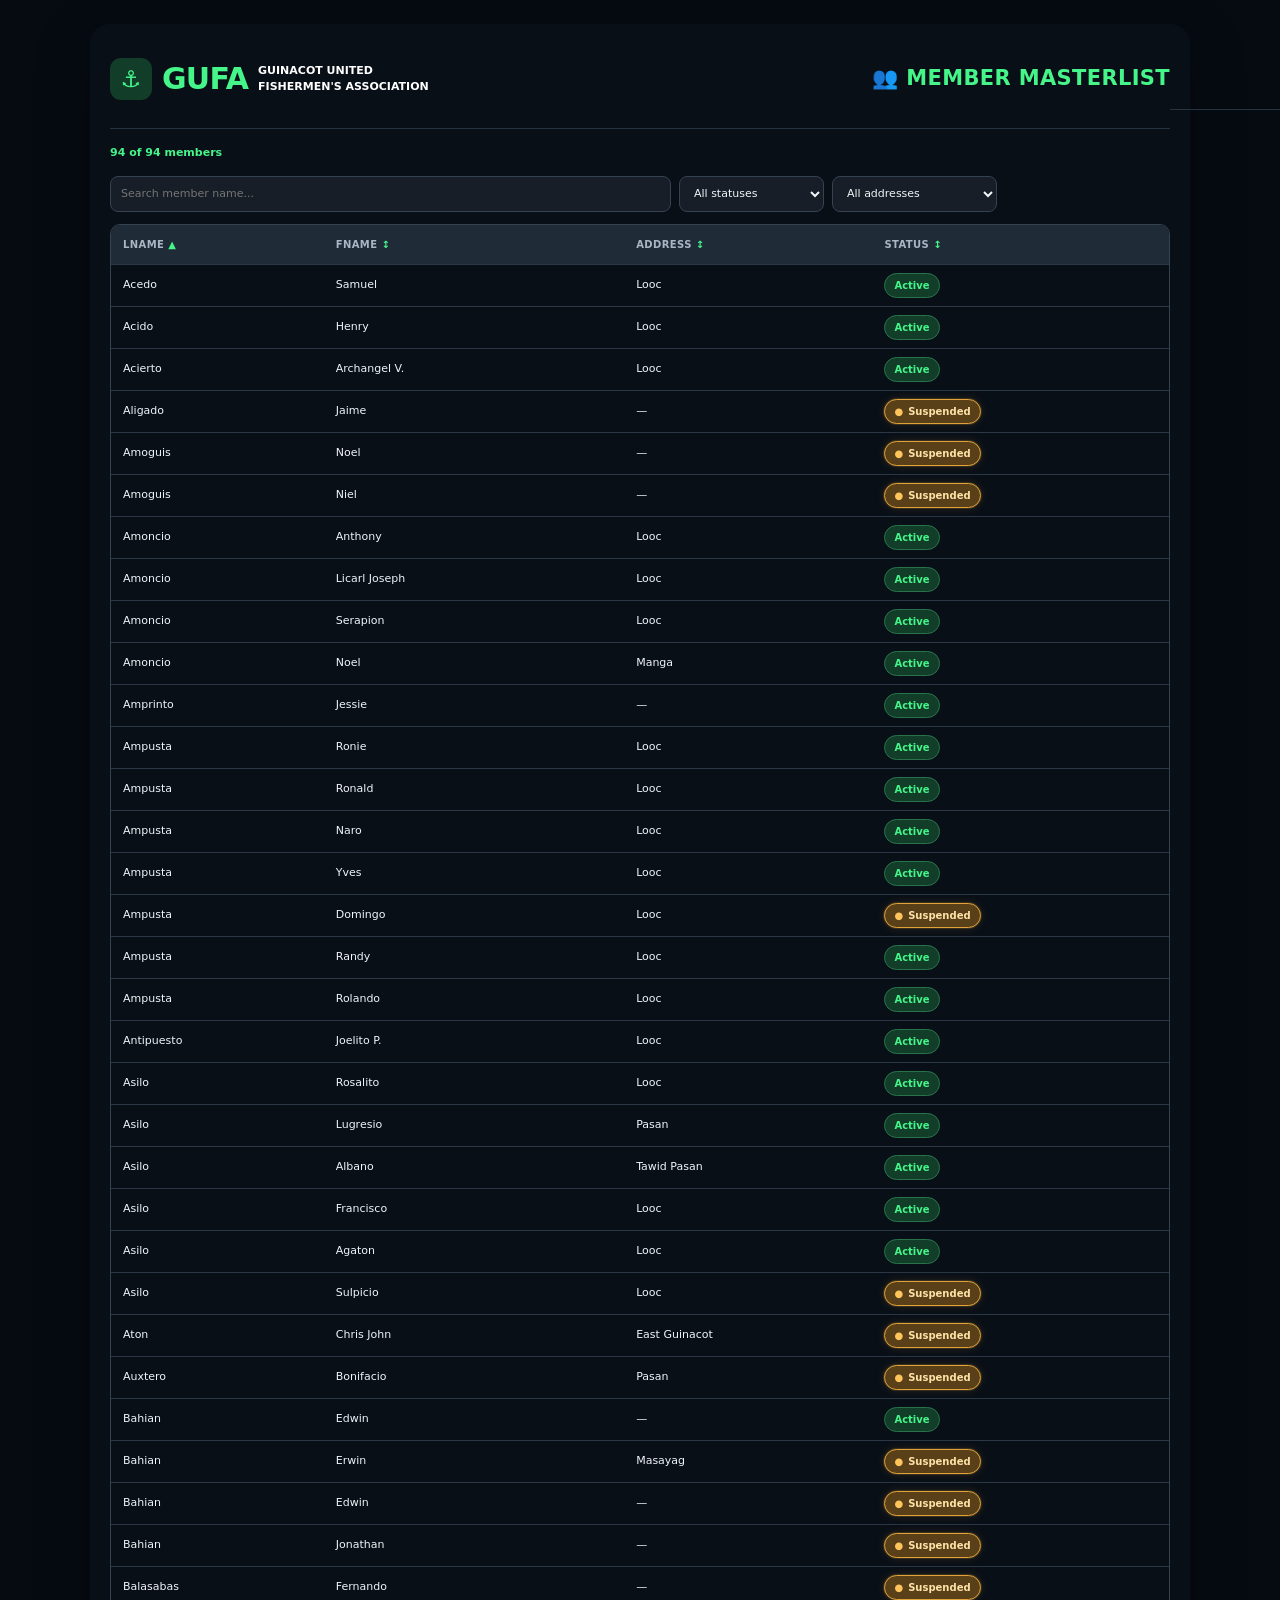
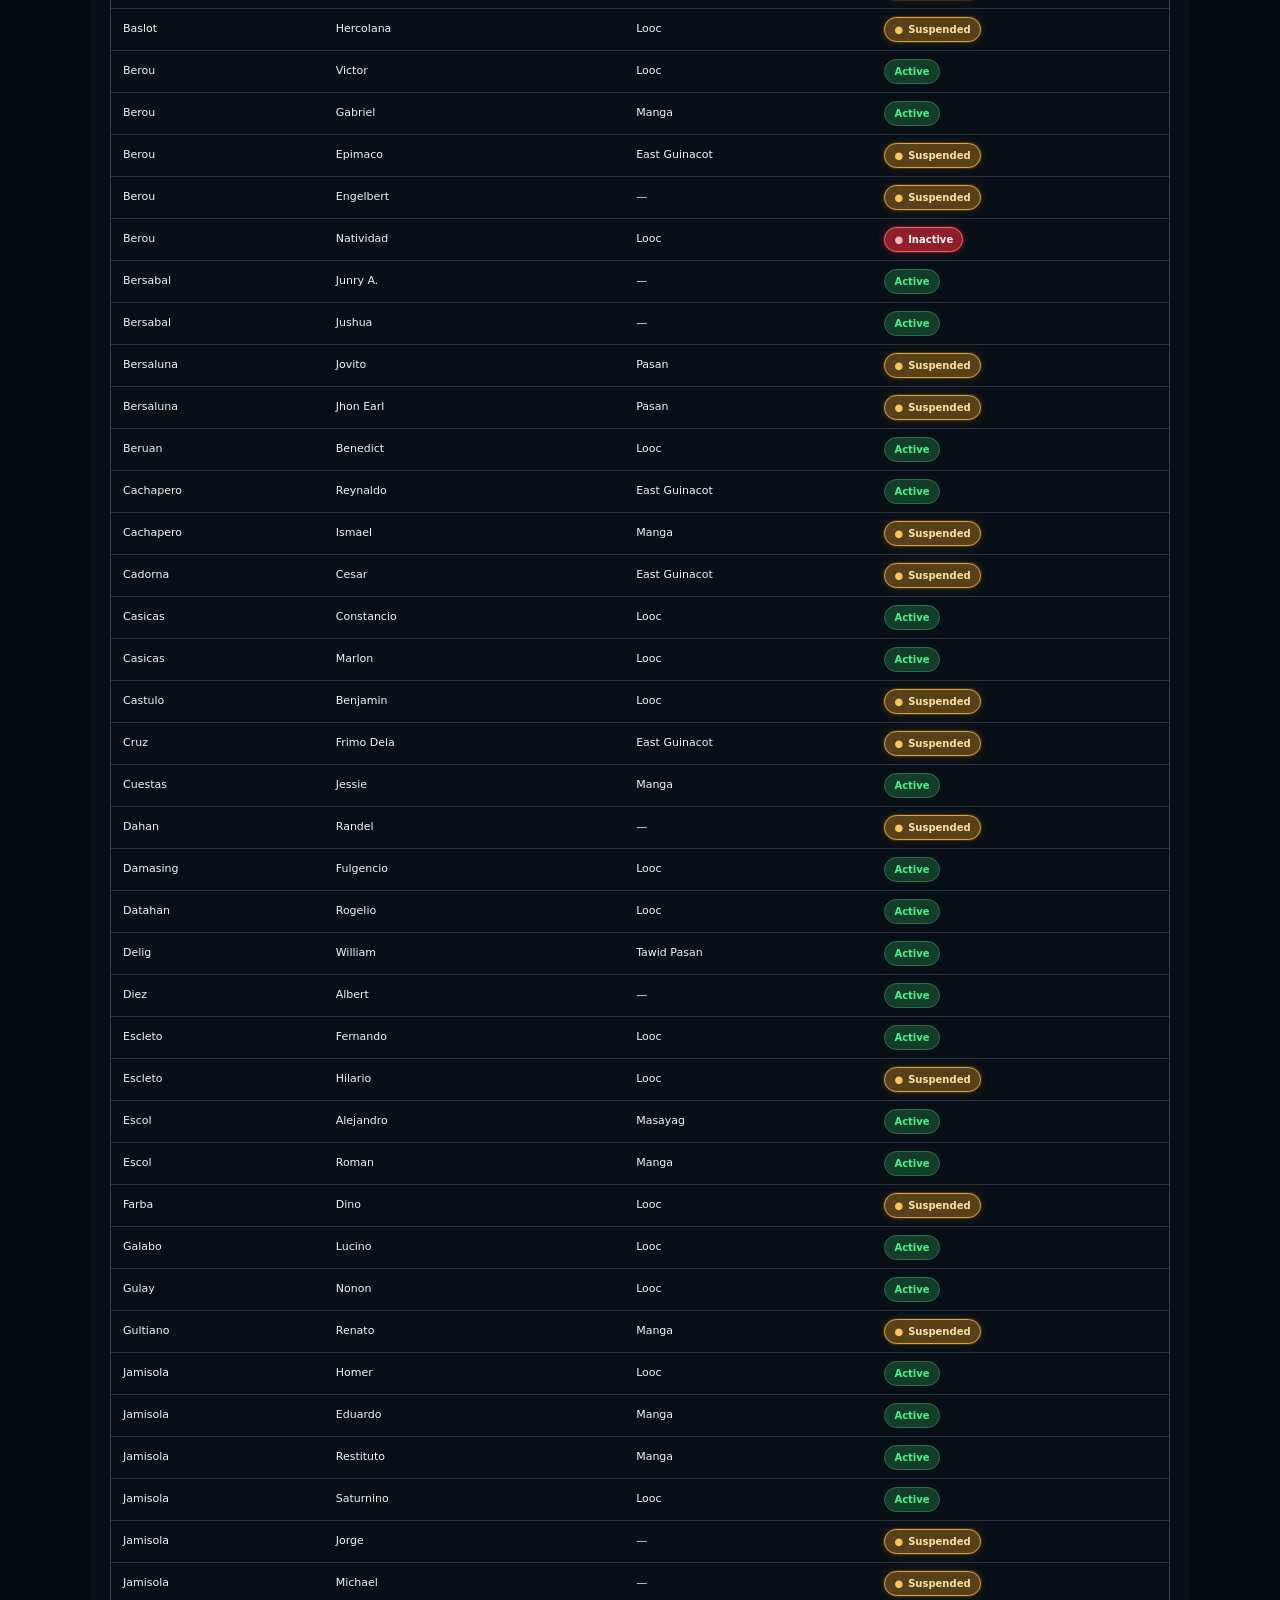
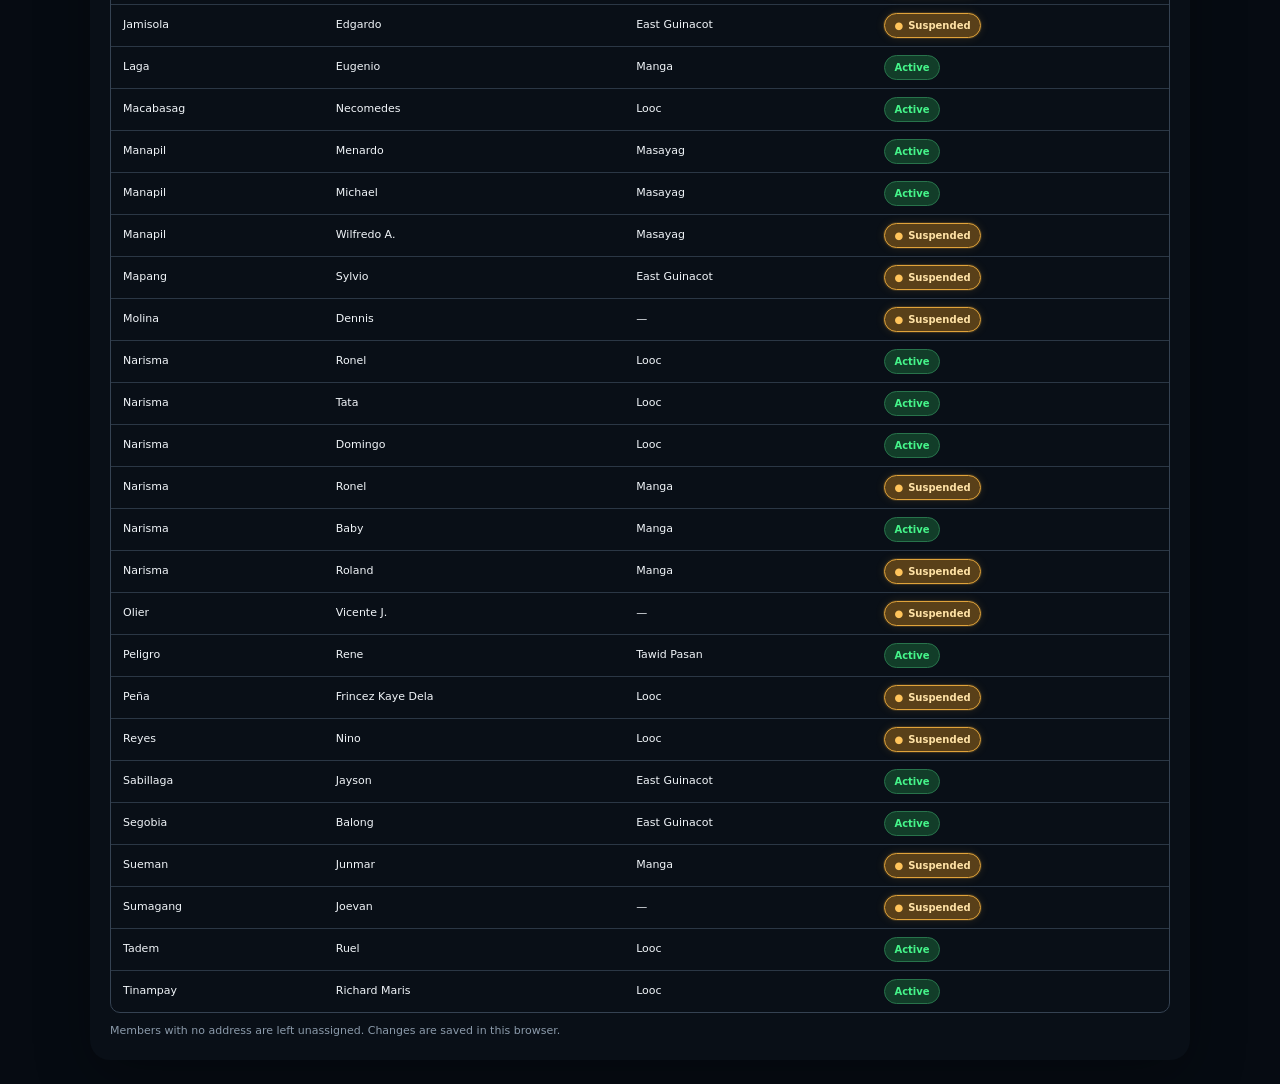
==== index.html @ bff55a90 "Remove the Position and fix the sort issue" ====
<!DOCTYPE html>
<html lang="en">
<head>
  <meta charset="UTF-8" />
  <meta name="viewport" content="width=device-width, initial-scale=1.0" />
  <meta name="theme-color" content="#090f17" />
  <title>GUFA | Member Masterlist</title>
  <link href="https://cdn.jsdelivr.net/npm/bootstrap@5.3.3/dist/css/bootstrap.min.css" rel="stylesheet" crossorigin="anonymous" />
  <link rel="stylesheet" href="styles.css" />
  <script src="data.js" defer></script>
  <script src="members.js" defer></script>
</head>
<body>
  <main class="schedule-shell">
    <header class="site-header row g-0">
      <div class="col-6 header-brand-col">
        <div class="brand">
          <div class="brand-mark" aria-hidden="true">⚓</div>
          <div class="brand-copy">
            <div class="brand-name">GUFA</div>
            <div class="association-name">
              <span>GUINACOT UNITED</span>
              <span>FISHERMEN'S ASSOCIATION</span>
            </div>
          </div>
        </div>
      </div>
      <div class="col-6 header-title-col">
        <h1 id="page-title">👥 MEMBER MASTERLIST</h1>
      </div>
      <nav class="gufa-menu-nav" aria-label="GUFA pages"><div class="dropdown"><button class="gufa-menu-toggle dropdown-toggle" type="button" data-bs-toggle="dropdown" aria-expanded="false" aria-label="Open navigation menu"><span class="gufa-menu-icon" aria-hidden="true"><span></span><span></span><span></span></span></button><ul class="dropdown-menu dropdown-menu-end gufa-dropdown-menu"><li><a class="dropdown-item active" href="./" aria-current="page">Member Masterlist</a></li><li><a class="dropdown-item" href="schedule/">Bantay Schedule</a></li><li><a class="dropdown-item" href="attendance/">Attendance</a></li></ul></div></nav>
    </header>


    <section id="members-page" class="members-page" aria-label="Member masterlist">
      <div class="members-toolbar">
        <div class="members-count" id="members-count"></div>
      </div>
      <div class="members-filters">
        <input id="member-search" type="search" placeholder="Search member name..." aria-label="Search members">
        <select id="member-status-filter" aria-label="Filter by status">
          <option value="All">All statuses</option><option value="Active">Active</option><option value="Suspended">Suspended</option><option value="Inactive">Inactive</option>
        </select>
        <select id="member-address-filter" aria-label="Filter by address">
          <option value="All">All addresses</option><option value="Looc">Looc</option><option value="Pasan">Pasan</option><option value="Manga">Manga</option><option value="East Guinacot">East Guinacot</option><option value="Unassigned">Unassigned</option>
        </select>
      </div>
      <div class="members-table-wrap">
        <table class="members-table">
          <thead><tr>
            <th class="member-name-col lname-col"><button type="button" class="column-sort" data-member-sort="lastName">LNAME <span class="sort-indicator">↕</span></button></th>
            <th class="member-name-col fname-col"><button type="button" class="column-sort" data-member-sort="firstName">FNAME <span class="sort-indicator">↕</span></button></th>
            <th><button type="button" class="column-sort" data-member-sort="address">Address <span class="sort-indicator">↕</span></button></th>
            <th><button type="button" class="column-sort" data-member-sort="status">Status <span class="sort-indicator">↕</span></button></th>
          </tr></thead>
          <tbody id="members-table-body"></tbody>
        </table>
      </div>
      <p class="members-footnote">Members with no address are left unassigned. Changes are saved in this browser.</p>
    </section>


  </main>
  <script src="https://cdn.jsdelivr.net/npm/bootstrap@5.3.3/dist/js/bootstrap.bundle.min.js" crossorigin="anonymous"></script>
</body>
</html>
---- styles.css ----
:root {
  color-scheme: dark;
  --page: #090f17;
  --card: #171e27;
  --card-inner: #202b38;
  --border: #354252;
  --green: #45f58a;
  --text: #f1f5f9;
  --muted: #aab6c4;
}

* { box-sizing: border-box; }

body {
  margin: 0;
  min-height: 100vh;
  padding: 24px;
  background: #060b12;
  color: var(--text);
  font-family: Inter, ui-sans-serif, system-ui, -apple-system, BlinkMacSystemFont, "Segoe UI", sans-serif;
}

.schedule-shell {
  width: min(1100px, 100%);
  margin: 0 auto;
  padding: 20px;
  border-radius: 20px;
  background: var(--page);
  box-shadow: 0 18px 55px rgba(0, 0, 0, .28);
}

.site-header {
  position: relative;
  min-height: 54px;
  display: flex;
  align-items: center;
  justify-content: flex-start;
  border-bottom: 1px solid #263442;
  padding: 0 0 14px;
}

.brand {
  display: flex;
  align-items: center;
  gap: 10px;
  min-width: 0;
}

.brand-mark {
  width: 42px;
  height: 42px;
  display: grid;
  place-items: center;
  flex: 0 0 42px;
  border-radius: 11px;
  background: #123d29;
  color: var(--green);
  font-size: 23px;
}

.brand-name {
  color: var(--green);
  font-size: 30px;
  line-height: 1;
  font-weight: 850;
  letter-spacing: -.8px;
}

.association-name {
  display: flex;
  flex-direction: column;
  gap: 2px;
  color: #fff;
  font-size: 11px;
  line-height: 1.25;
  font-weight: 750;
  white-space: nowrap;
}

.site-header h1 {
  position: absolute;
  left: 50%;
  top: 50%;
  transform: translate(-50%, -50%);
  margin: 0;
  color: var(--green);
  font-size: clamp(15px, 2vw, 21px);
  line-height: 1;
  font-weight: 850;
  letter-spacing: .35px;
  white-space: nowrap;
}

.schedule-grid {
  display: grid;
  grid-template-columns: repeat(2, minmax(0, 1fr));
  gap: 12px;
  padding-top: 16px;
}


.maintenance-card {
  min-width: 0;
  padding: 16px 18px;
  border: 1px solid #37628a;
  border-left: 4px solid #62adff;
  border-radius: 13px;
  background: linear-gradient(120deg, #1b2c40, #172333);
}

.maintenance-heading {
  display: flex;
  align-items: center;
  justify-content: space-between;
  gap: 12px;
  color: #eaf4ff;
  font-size: 13px;
  font-weight: 850;
}

.maintenance-badge {
  padding: 5px 9px;
  border-radius: 6px;
  background: #285681;
  color: #eaf4ff;
  font-size: 9px;
  font-weight: 850;
  white-space: nowrap;
}

.maintenance-dates {
  margin-top: 10px;
  color: #fff;
  font-size: 20px;
  font-weight: 900;
  letter-spacing: .2px;
}

.maintenance-card p {
  margin: 7px 0 12px;
  color: #c3d3e5;
  font-size: 11px;
  line-height: 1.5;
}

.maintenance-note {
  padding-top: 9px;
  border-top: 1px solid #38516c;
  color: #8fc5ff;
  font-size: 9px;
  font-weight: 850;
  letter-spacing: .5px;
}

.schedule-card {
  min-width: 0;
  padding: 12px;
  border: 1px solid var(--border);
  border-radius: 13px;
  background: var(--card);
}

.schedule-card.is-today {
  padding: 10px;
  border: 3px solid var(--green);
  background: #123d29;
}

/* Past duty is visually subdued to indicate it has been completed. */
  /* .schedule-card.is-yesterday {
    opacity: .58;
    filter: grayscale(.72);
    background: #171d26;
    border-color: #303846;
  } */

/* .schedule-card.is-yesterday .group-label {
  color: #9aa4b2;
} */

/* .schedule-card.is-yesterday .fisherman {
  background: #202733;
  border-color: #303846;
} */

.card-top {
  display: grid;
  grid-template-columns: minmax(0, 1fr) minmax(0, 1fr) minmax(0, 1fr);
  align-items: center;
  gap: 4px;
  margin-bottom: 10px;
  min-height: 22px;
}

.date-label {
  display: flex;
  align-items: baseline;
  gap: 5px;
  min-width: 0;
  white-space: nowrap;
}

.date-label strong {
  color: #fff;
  font-size: 12px;
  font-weight: 850;
}

.date-label span {
  color: var(--muted);
  font-size: 10px;
  font-weight: 650;
}

.group-label {
  color: var(--green);
  text-align: center;
  white-space: nowrap;
  font-size: 11px;
  font-weight: 850;
}

.status {
  justify-self: end;
  padding: 5px 7px;
  border-radius: 6px;
  color: #fff;
  font-size: 9px;
  line-height: 1;
  font-weight: 850;
  letter-spacing: .2px;
  white-space: nowrap;
}

.status-yesterday { background: #64748b; } 
.status-today { background: #d92d3a; }
.status-upcoming { background: #2563a8; }
/* .status-yesterday { background: #2563a8; } */

.fishermen-grid {
  display: grid;
  grid-template-columns: repeat(2, minmax(0, 1fr));
  gap: 6px;
}

.fisherman {
  display: flex;
  align-items: center;
  gap: 6px;
  min-width: 0;
  min-height: 32px;
  padding: 6px 7px;
  border: 1px solid #344456;
  border-radius: 7px;
  background: var(--card-inner);
  color: var(--text);
  font-size: 11px;
  line-height: 1.2;
  font-weight: 650;
  overflow-wrap: anywhere;
}

.is-today .fisherman {
  border-color: #28734b;
  background: #174b34;
}

.avatar {
  width: 17px;
  height: 17px;
  flex: 0 0 17px;
  display: grid;
  place-items: center;
  border-radius: 50%;
  background: #293a49;
  color: var(--green);
  font-size: 10px;
  object-fit: cover;
}

.schedule-footer {
  margin-top: 16px;
  padding-top: 13px;
  border-top: 1px solid #263442;
}

.legend {
  display: flex;
  flex-wrap: wrap;
  align-items: center;
  gap: 8px;
}

.legend-item {
  padding: 6px 9px;
  border-radius: 6px;
  color: white;
  font-size: 10px;
  font-weight: 800;
}

/* .legend-item.yesterday { background: #64748b; } */
.legend-item.today { background: #d92d3a; }
.legend-item.upcoming { background: #2563a8; }
.legend-item.yesterday { background: #2563a8; }

.schedule-footer p {
  margin: 12px 0 0;
  color: #8b9aaa;
  text-align: center;
  font-size: 10px;
  font-weight: 650;
  letter-spacing: .3px;
}

@media (max-width: 640px) {
  body { padding: 10px; }
  .schedule-shell { padding: 12px; }
  .brand { gap: 6px; }
  .brand-mark { width: 32px; height: 32px; flex-basis: 32px; font-size: 18px; }
  .brand-name { font-size: 23px; }
  .association-name { font-size: 8px; }
  .site-header h1 { font-size: 12px; }
  .schedule-grid { gap: 8px; }
  .schedule-card { padding: 8px; }
  .schedule-card.is-today { padding: 6px; }
  .card-top { gap: 2px; }
  .date-label { gap: 3px; }
  .date-label strong { font-size: 10px; }
  .date-label span { font-size: 9px; }
  .group-label { font-size: 9px; }
  .status { padding: 4px 5px; font-size: 8px; }
  .fishermen-grid { gap: 4px; }
  .fisherman { padding: 5px 4px; gap: 4px; font-size: 9px; min-height: 29px; }
  .avatar { width: 14px; height: 14px; flex-basis: 14px; font-size: 8px; }
}

@media (max-width: 390px) {
  .association-name { font-size: 7px; }
  .brand-name { font-size: 20px; }
  .site-header h1 { font-size: 10px; }
  .status { font-size: 7px; }
}

@media (max-width: 640px) {
  .maintenance-card { padding: 12px; }
  .maintenance-dates { font-size: 17px; }
}


.page-nav { display:flex; gap:8px; margin:14px 0 2px; padding-bottom:10px; border-bottom:1px solid #263442; }
.nav-link { display:inline-flex; padding:8px 12px; border:1px solid #354252; border-radius:8px; color:#aab6c4; text-decoration:none; font-size:11px; font-weight:800; }
.nav-link:hover, .nav-link.active { border-color:#28734b; background:#123d29; color:#45f58a; }
.members-page { padding-top:16px; }
.members-page[hidden], #schedule-page[hidden], #schedule-footer[hidden] { display:none !important; }
.members-toolbar { display:flex; align-items:center; justify-content:space-between; gap:12px; margin-bottom:14px; }
.members-toolbar h2 { margin:0; color:#f1f5f9; font-size:18px; }
.members-toolbar p, .members-footnote { margin:5px 0 0; color:#8b9aaa; font-size:11px; }
.members-count { color:#45f58a; font-size:11px; font-weight:800; }
.members-filters { display:grid; grid-template-columns:minmax(180px,1fr) 145px 165px 165px; gap:8px; margin-bottom:12px; }
.members-filters input, .members-filters select, .member-select { min-width:0; padding:9px 10px; border:1px solid #354252; border-radius:8px; background:#171e27; color:#f1f5f9; font:inherit; font-size:11px; }
.members-table-wrap { overflow-x:auto; border:1px solid #354252; border-radius:10px; }
.members-table { width:100%; border-collapse:collapse; text-align:left; }
.members-table th { padding:10px 12px; background:#202b38; color:#aab6c4; font-size:10px; text-transform:uppercase; letter-spacing:.4px; }
.members-table td { padding:8px 12px; border-top:1px solid #2b3745; color:#f1f5f9; font-size:11px; }
.member-identity { display:flex; align-items:center; gap:9px; }
.member-identity img, .member-initials { width:30px; height:30px; flex:0 0 30px; border-radius:50%; object-fit:cover; }
.member-initials { display:grid; place-items:center; background:#293a49; color:#45f58a; font-size:9px; font-weight:850; }
.member-select { min-width:130px; padding:6px 8px; }
.members-footnote { margin-top:10px; line-height:1.5; }
@media (max-width:640px) {
  .page-nav { gap:5px; } .nav-link { padding:7px 8px; font-size:9px; }
  .members-filters { grid-template-columns:1fr 1fr; } .members-filters input { grid-column:1 / -1; }
  .members-toolbar { align-items:flex-start; flex-direction:column; }
  .members-table th, .members-table td { padding:7px 8px; }
}

/* Weekly attendance page */
.attendance-page { padding-top:16px; }
.attendance-toolbar { align-items:center; }
.attendance-summary { color:#45f58a; font-size:11px; font-weight:800; text-align:right; }
.attendance-tools { display:flex; align-items:center; gap:9px; margin-bottom:11px; }
.attendance-tools input, .attendance-tools select { min-width:0; padding:9px 10px; border:1px solid #354252; border-radius:8px; background:#171e27; color:#f1f5f9; font:inherit; font-size:11px; }
.attendance-tools input { flex:1; }
.attendance-key { color:#8b9aaa; font-size:10px; white-space:nowrap; }
.attendance-key b { display:inline-grid; place-items:center; width:17px; height:17px; margin-right:4px; border-radius:4px; background:#145c39; color:#6cffaa; }
.attendance-table-wrap { overflow:auto; max-height:calc(100vh - 290px); border:1px solid #354252; border-radius:10px; }
.attendance-table { width:100%; min-width:900px; border-collapse:separate; border-spacing:0; text-align:center; font-variant-numeric:tabular-nums; }
.attendance-table th { position:sticky; top:0; z-index:2; padding:7px 4px; background:#202b38; color:#c5d0dc; font-size:9px; font-weight:850; letter-spacing:.3px; }
.attendance-table .day-heading th { height:37px; }
.attendance-table th small { color:#8b9aaa; font-size:8px; }
.attendance-table .session-heading th { top:51px; padding:4px; background:#172330; color:#8293a5; font-size:8px; }
.attendance-table .attendance-member-head { left:0; z-index:4; min-width:185px; text-align:left; }
.attendance-table td { height:38px; padding:4px; border-top:1px solid #273442; color:#e5edf5; font-size:10px; }
.attendance-table .attendance-member { position:sticky; left:0; z-index:1; min-width:185px; display:table-cell; background:#111a24; text-align:left; white-space:nowrap; }
.attendance-member { align-items:center; }
.attendance-member img, .attendance-member .member-initials { display:inline-grid; vertical-align:middle; width:25px; height:25px; margin-right:7px; border-radius:50%; object-fit:cover; }
.attendance-member strong { display:inline-block; vertical-align:middle; max-width:135px; overflow:hidden; text-overflow:ellipsis; }
.attendance-member small { display:block; margin-left:32px; color:#7f91a3; font-size:8px; }
.attendance-check-cell { width:27px; }
.attendance-check { width:22px; height:22px; padding:0; border:1px solid #394858; border-radius:5px; background:#1a2530; color:#64748b; cursor:pointer; font-size:12px; font-weight:900; }
.attendance-check:hover { border-color:#45f58a; }
.attendance-check.is-present { border-color:#218653; background:#145c39; color:#6cffaa; }
.attendance-worked { min-width:52px; color:#f1f5f9 !important; font-weight:850; }
.attendance-target { min-width:75px; }
.attendance-target strong { display:block; color:#45f58a; font-size:10px; }
.attendance-progress { display:block; width:48px; height:4px; margin:4px auto 0; overflow:hidden; border-radius:5px; background:#293746; }
.attendance-progress i { display:block; height:100%; border-radius:5px; background:#36d879; }
.attendance-inactive { opacity:.48; }
.attendance-footer { display:flex; justify-content:space-between; gap:12px; margin-top:10px; color:#8b9aaa; font-size:10px; }
.attendance-footer strong { color:#e6edf5; }
@media (max-width:640px) {
  .attendance-toolbar { align-items:flex-start; }
  .attendance-tools { flex-wrap:wrap; }
  .attendance-tools input { flex-basis:100%; }
  .attendance-tools select { flex:1; }
  .attendance-key { font-size:9px; }
  .attendance-table-wrap { max-height:calc(100vh - 330px); }
  .attendance-footer { flex-direction:column; gap:4px; }
}

/* Bootstrap responsive shell and navigation */
.gufa-navbar{margin:12px 0 2px;padding:8px 0 10px;border-bottom:1px solid #263442;background:transparent}.gufa-navbar .navbar-brand{color:var(--green);font-size:13px;font-weight:850;letter-spacing:.4px}.gufa-navbar .navbar-toggler{border-color:#536273;padding:5px 8px;box-shadow:none}.gufa-navbar .navbar-toggler:focus{box-shadow:0 0 0 2px rgba(69,245,138,.2)}.gufa-nav-link{display:inline-flex;align-items:center;width:fit-content;padding:8px 12px;border:1px solid #354252;border-radius:8px;color:#aab6c4;text-decoration:none;font-size:11px;font-weight:800;transition:background .15s ease,border-color .15s ease}.gufa-nav-link:hover,.gufa-nav-link.active{border-color:#28734b;background:#123d29;color:#45f58a}.gufa-navbar .navbar-collapse{padding-top:6px}.gufa-navbar .navbar-nav{align-items:flex-start}@media(min-width:992px){.gufa-navbar .navbar-collapse{padding-top:0}}@media(max-width:767.98px){body{padding:8px}.schedule-shell{width:100%;padding:12px;border-radius:14px}.site-header{min-height:unset;flex-wrap:wrap;gap:10px;padding-bottom:12px}.site-header h1{position:static;transform:none;width:100%;text-align:left;font-size:clamp(13px,3.5vw,18px);white-space:normal}.association-name{white-space:normal}.schedule-grid{grid-template-columns:1fr}.members-filters{grid-template-columns:repeat(2,minmax(0,1fr))}.members-filters input{grid-column:1/-1}.attendance-tools{display:grid;grid-template-columns:repeat(2,minmax(0,1fr))}.attendance-tools input{grid-column:1/-1;width:100%}.attendance-key{grid-column:1/-1}.attendance-table-wrap{max-height:65vh;-webkit-overflow-scrolling:touch}.members-table-wrap,.attendance-table-wrap{max-width:100%}}@media(max-width:420px){.schedule-shell{padding:9px}.brand-mark{width:30px;height:30px;flex-basis:30px}.brand-name{font-size:21px}.association-name{font-size:8px}.gufa-nav-link{width:100%}.members-filters,.attendance-tools{grid-template-columns:1fr}.members-filters input,.attendance-tools input,.attendance-key{grid-column:auto}.members-table{min-width:540px}.attendance-footer{font-size:9px}}


/* Equal-width header: brand left (50%), page title right (50%).
   Kept below earlier breakpoints to override centered/stacked header rules. */
.site-header.row {
  display: flex;
  flex-wrap: nowrap;
  align-items: center;
  justify-content: space-between;
  min-height: 54px;
  padding: 0 0 14px;
}
.site-header .header-brand-col,
.site-header .header-title-col {
  flex: 0 0 50%;
  width: 50%;
  max-width: 50%;
  min-width: 0;
}
.site-header .brand {
  display: flex;
  align-items: center;
  gap: 10px;
  min-width: 0;
}
.site-header .brand-copy {
  display: flex;
  align-items: center;
  gap: 10px;
  min-width: 0;
}
.site-header .header-title-col {
  display: flex;
  align-items: center;
  justify-content: flex-end;
  text-align: right;
}
.site-header h1 {
  position: static;
  inset: auto;
  transform: none;
  margin: 0;
  width: auto;
  max-width: 100%;
  text-align: right;
  white-space: normal;
  overflow-wrap: normal;
  font-size: clamp(14px, 2vw, 21px);
  line-height: 1.2;
}
@media (max-width: 767.98px) {
  .site-header.row { flex-wrap: nowrap; gap: 0; }
  .site-header .brand { gap: 7px; }
  .site-header .brand-copy { flex-direction: column; align-items: flex-start; gap: 3px; }
  .site-header .association-name { font-size: 9px; white-space: normal; overflow-wrap: anywhere; }
  .site-header h1 { font-size: clamp(11px, 2.9vw, 17px); text-align: right; }
}
@media (max-width: 420px) {
  .site-header .brand { gap: 5px; }
  .site-header .brand-mark { width: 27px; height: 27px; flex: 0 0 27px; font-size: 16px; }
  .site-header .brand-name { font-size: 20px; }
  .site-header .association-name { font-size: 8px; line-height: 1.15; }
  .site-header h1 { font-size: 11px; }
}

/* Unified GUFA dropdown navigation */
.gufa-menu-nav{display:flex;justify-content:flex-end;align-items:center;position:relative;z-index:20;min-height:48px;margin:10px 0 4px;padding:4px 0 10px;border-bottom:1px solid #263442}
.gufa-menu-toggle{display:inline-flex;align-items:center;justify-content:center;width:42px;height:38px;padding:0;border:1px solid #536273;border-radius:8px;background:#17212c;color:#e8eef5;box-shadow:none}
.gufa-menu-toggle::after{display:none}
.gufa-menu-toggle:hover,.gufa-menu-toggle:focus,.gufa-menu-toggle[aria-expanded=true]{border-color:#45f58a;background:#123d29;color:#45f58a;box-shadow:0 0 0 2px rgba(69,245,138,.12)}
.gufa-menu-icon{display:flex;flex-direction:column;gap:4px;width:18px}
.gufa-menu-icon span{display:block;width:18px;height:2px;border-radius:2px;background:currentColor}
.gufa-dropdown-menu{min-width:220px;margin-top:8px!important;padding:6px;border:1px solid #354252;border-radius:10px;background:#111a24;box-shadow:0 12px 28px rgba(0,0,0,.38)}
.gufa-dropdown-menu .dropdown-item{display:flex;align-items:center;width:100%;min-height:42px;padding:10px 12px;border-radius:6px;color:#c5cfda;font-size:12px;font-weight:750;white-space:nowrap}
.gufa-dropdown-menu .dropdown-item:hover,.gufa-dropdown-menu .dropdown-item:focus{background:#1d2b38;color:#45f58a}
.gufa-dropdown-menu .dropdown-item.active,.gufa-dropdown-menu .dropdown-item:active{background:#123d29;color:#45f58a}
@media(max-width:575.98px){.gufa-menu-nav{margin-top:8px}.gufa-dropdown-menu{min-width:min(220px,calc(100vw - 36px))}}

/* Read-only table presentation */
.member-status-label{display:inline-flex;align-items:center;padding:4px 9px;border:1px solid #354252;border-radius:999px;font-size:10px;font-weight:800;color:#b8c4d0;background:#182330}
.member-status-label.active{border-color:#28734b;color:#45f58a;background:#123d29}
.member-status-label.inactive{border-color:#66505a;color:#d8aab5;background:#35232b}
.attendance-check{display:inline-flex;align-items:center;justify-content:center;min-width:22px;min-height:22px;font-weight:900;user-select:text;cursor:default}
.attendance-check.is-present{color:#45f58a}

/* Mobile-only compact attendance table. Desktop keeps its original sizing. */
@media (max-width: 767.98px) {
  .attendance-table-wrap {
    width: 100%;
    max-width: 100%;
    overflow-x: auto;
    overflow-y: auto;
    -webkit-overflow-scrolling: touch;
  }
  .attendance-table {
    width: 100%;
    min-width: 0;
    table-layout: fixed;
  }
  .attendance-table th,
  .attendance-table td {
    padding: 3px 1px !important;
    font-size: 8px !important;
    line-height: 1.1;
    letter-spacing: -.2px;
    white-space: nowrap;
    text-align: center;
  }
  .attendance-table th:first-child,
  .attendance-table td:first-child {
    width: 76px;
    max-width: 76px;
    overflow: hidden;
    text-overflow: ellipsis;
    text-align: left;
  }
  .attendance-table .attendance-member {
    gap: 3px;
    min-width: 0;
  }
  .attendance-table .attendance-member img,
  .attendance-table .attendance-member .member-initials {
    display: none;
  }
  .attendance-table .attendance-member strong {
    display: block;
    max-width: 70px;
    overflow: hidden;
    text-overflow: ellipsis;
    white-space: nowrap;
    font-size: 8px;
    line-height: 1.1;
  }
  .attendance-table .attendance-member small {
    display: none;
  }
  .attendance-table th:not(:first-child),
  .attendance-table td:not(:first-child) {
    min-width: 0;
  }
  .attendance-table .attendance-check {
    min-width: 0;
    min-height: 0;
    font-size: 9px;
    line-height: 1;
  }
  .attendance-table .attendance-check-cell {
    padding: 2px 0 !important;
  }
  .attendance-table th[rowspan="2"]:not(:first-child),
  .attendance-table td.attendance-worked,
  .attendance-table td.attendance-target {
    width: 32px;
  }
  .attendance-table .attendance-progress {
    display: none;
  }
  .attendance-table .attendance-worked,
  .attendance-table .attendance-target {
    font-size: 8px !important;
  }
  .attendance-table thead small {
    font-size: 7px;
  }
  .attendance-footer {
    gap: 5px;
    font-size: 9px;
    line-height: 1.2;
  }
}

@media (max-width: 390px) {
  .attendance-table th,
  .attendance-table td {
    padding-left: 0 !important;
    padding-right: 0 !important;
    font-size: 7px !important;
  }
  .attendance-table th:first-child,
  .attendance-table td:first-child {
    width: 66px;
    max-width: 66px;
  }
  .attendance-table .attendance-member strong {
    max-width: 62px;
    font-size: 7px;
  }
  .attendance-table td.attendance-worked,
  .attendance-table td.attendance-target {
    width: 27px;
  }
}


/* Mobile attendance: border-light, airy session columns; desktop untouched */
@media (max-width: 767.98px) {
  .attendance-table-wrap {
    overflow-x: hidden;
    padding: 2px 0;
    border: 0;
    border-radius: 0;
    background: transparent;
  }
  .attendance-table {
    width: 100% !important;
    min-width: 0 !important;
    table-layout: fixed;
    border-collapse: separate;
    border-spacing: 0 3px;
  }
  .attendance-table thead th {
    padding: 5px 0 4px !important;
    border: 0 !important;
    background: #1a2633;
    color: #b9c7d5;
    font-size: 7px !important;
    line-height: 1.05;
    letter-spacing: 0;
    text-align: center;
  }
  .attendance-table thead .day-heading th {
    height: auto;
    border-radius: 5px 5px 0 0;
    font-size: 7px !important;
  }
  .attendance-table thead th small {
    display: block;
    margin-top: 2px;
    font-size: 6px !important;
    font-weight: 600;
    letter-spacing: 0;
  }
  .attendance-table thead .session-heading th {
    position: sticky;
    top: 28px;
    padding: 2px 0 4px !important;
    border-radius: 0 0 4px 4px;
    background: #1a2633;
    color: #8293a5;
    font-size: 6px !important;
  }
  .attendance-table th:first-child,
  .attendance-table td:first-child,
  .attendance-table .attendance-member-head,
  .attendance-table .attendance-member {
    width: 66px !important;
    min-width: 66px !important;
    max-width: 66px !important;
    padding-left: 2px !important;
    padding-right: 3px !important;
    overflow: hidden;
    text-overflow: ellipsis;
    text-align: left;
  }
  .attendance-table .attendance-member-head {
    border-radius: 5px 0 0 5px;
  }
  .attendance-table .attendance-member {
    position: sticky;
    left: 0;
    z-index: 1;
    border: 0 !important;
    border-radius: 5px 0 0 5px;
    background: #172330;
  }
  .attendance-table .attendance-member img,
  .attendance-table .attendance-member .member-initials,
  .attendance-table .attendance-member small {
    display: none !important;
  }
  .attendance-table .attendance-member strong {
    display: block;
    max-width: 61px;
    overflow: hidden;
    text-overflow: ellipsis;
    white-space: nowrap;
    font-size: 7px !important;
    line-height: 1.15;
  }
  .attendance-table tbody td {
    height: 29px;
    padding: 3px 0 !important;
    border: 0 !important;
    background: #121d28;
    color: #dce5ee;
    font-size: 8px !important;
    line-height: 1;
    text-align: center;
  }
  .attendance-table tbody tr:nth-child(even) td {
    background: #15212d;
  }
  .attendance-table tbody td:last-child {
    border-radius: 0 5px 5px 0;
  }
  .attendance-table .attendance-check-cell {
    width: auto;
    min-width: 0;
    padding: 2px 0 !important;
  }
  .attendance-table .attendance-check {
    min-width: 0;
    min-height: 0;
    display: inline-flex;
    align-items: center;
    justify-content: center;
    width: 100%;
    font-size: 9px !important;
    font-weight: 800;
    line-height: 1;
  }
  .attendance-table .attendance-check.is-present {
    color: #57efa0;
  }
  .attendance-table .attendance-worked {
    width: 27px !important;
    min-width: 27px !important;
    padding: 2px 0 !important;
    color: #f1f5f9 !important;
    font-size: 7px !important;
    font-weight: 800;
  }
  .attendance-table .attendance-target {
    width: 31px !important;
    min-width: 31px !important;
    padding: 2px 0 !important;
    border-radius: 0 5px 5px 0;
  }
  .attendance-table .attendance-target strong {
    display: block;
    font-size: 7px !important;
    line-height: 1;
  }
  .attendance-table .attendance-progress {
    display: none !important;
  }
  .attendance-table .attendance-inactive td {
    opacity: .48;
  }
  .attendance-table .attendance-inactive .attendance-member {
    opacity: .65;
  }
  .attendance-footer {
    gap: 6px;
    padding-top: 6px;
    border-top: 0;
    font-size: 8px;
    line-height: 1.25;
  }
}
@media (max-width: 360px) {
  .attendance-table th:first-child,
  .attendance-table td:first-child,
  .attendance-table .attendance-member-head,
  .attendance-table .attendance-member {
    width: 59px !important;
    min-width: 59px !important;
    max-width: 59px !important;
  }
  .attendance-table .attendance-member strong {
    max-width: 54px;
    font-size: 6.5px !important;
  }
  .attendance-table .attendance-worked {
    width: 24px !important;
    min-width: 24px !important;
  }
  .attendance-table .attendance-target {
    width: 28px !important;
    min-width: 28px !important;
  }
  .attendance-table thead th {
    font-size: 6.5px !important;
  }
}


/* Clear status hierarchy and sortable table headers */
.member-status-label.suspended {
  border: 1px solid #ff5b63;
  color: #fff;
  background: #8f202b;
  box-shadow: 0 0 0 1px rgba(255,91,99,.18), 0 0 10px rgba(255,65,75,.22);
}
.member-status-label.suspended::before { content: "●"; margin-right: 5px; color: #ffb5b9; }
.member-status-label.inactive {
  border: 1px solid #e0a33a;
  color: #ffe2a6;
  background: #594019;
}
.member-status-label.inactive::before { content: "●"; margin-right: 5px; color: #ffc45b; }
.column-sort {
  display: inline-flex; align-items: center; gap: 6px;
  padding: 2px 0; border: 0; background: transparent;
  color: inherit; font: inherit; font-weight: 850; text-transform: inherit;
  letter-spacing: inherit; white-space: nowrap; cursor: pointer;
}
.column-sort:hover { color: #fff; }
.sort-indicator { color: var(--green); font-size: 10px; }
.members-table th .column-sort { width: 100%; justify-content: flex-start; }
.attendance-table .column-sort { justify-content: center; }
.attendance-suspended { background: rgba(143,32,43,.20) !important; }
.attendance-suspended .attendance-member strong { color: #ff9da3; }
.attendance-inactive { background: rgba(224,163,58,.12) !important; }
.attendance-inactive .attendance-member strong { color: #ffe0a0; }


/* Member status colors: Suspended is amber; Inactive is red. */
.member-status-label.suspended {
  border: 1px solid #e0a33a;
  color: #ffe2a6;
  background: #594019;
  box-shadow: 0 0 0 1px rgba(224,163,58,.16), 0 0 10px rgba(224,163,58,.16);
}
.member-status-label.suspended::before { content: "●"; margin-right: 5px; color: #ffc45b; }

.member-status-label.inactive {
  border: 1px solid #ff5b63;
  color: #fff;
  background: #8f202b;
  box-shadow: 0 0 0 1px rgba(255,91,99,.18), 0 0 10px rgba(255,65,75,.22);
}
.member-status-label.inactive::before { content: "●"; margin-right: 5px; color: #ffb5b9; }


/* Keep each masterlist sort icon immediately beside its column label. */
.members-table th .column-sort {
  display: inline-flex;
  width: auto;
  min-height: 16px;
  align-items: center;
  justify-content: flex-start;
  gap: 4px;
  text-align: left;
  white-space: nowrap;
}
.members-table th .column-sort .sort-indicator {
  position: static;
  display: inline-block;
  flex: 0 0 auto;
  margin: 0;
  line-height: 1;
  transform: none;
}
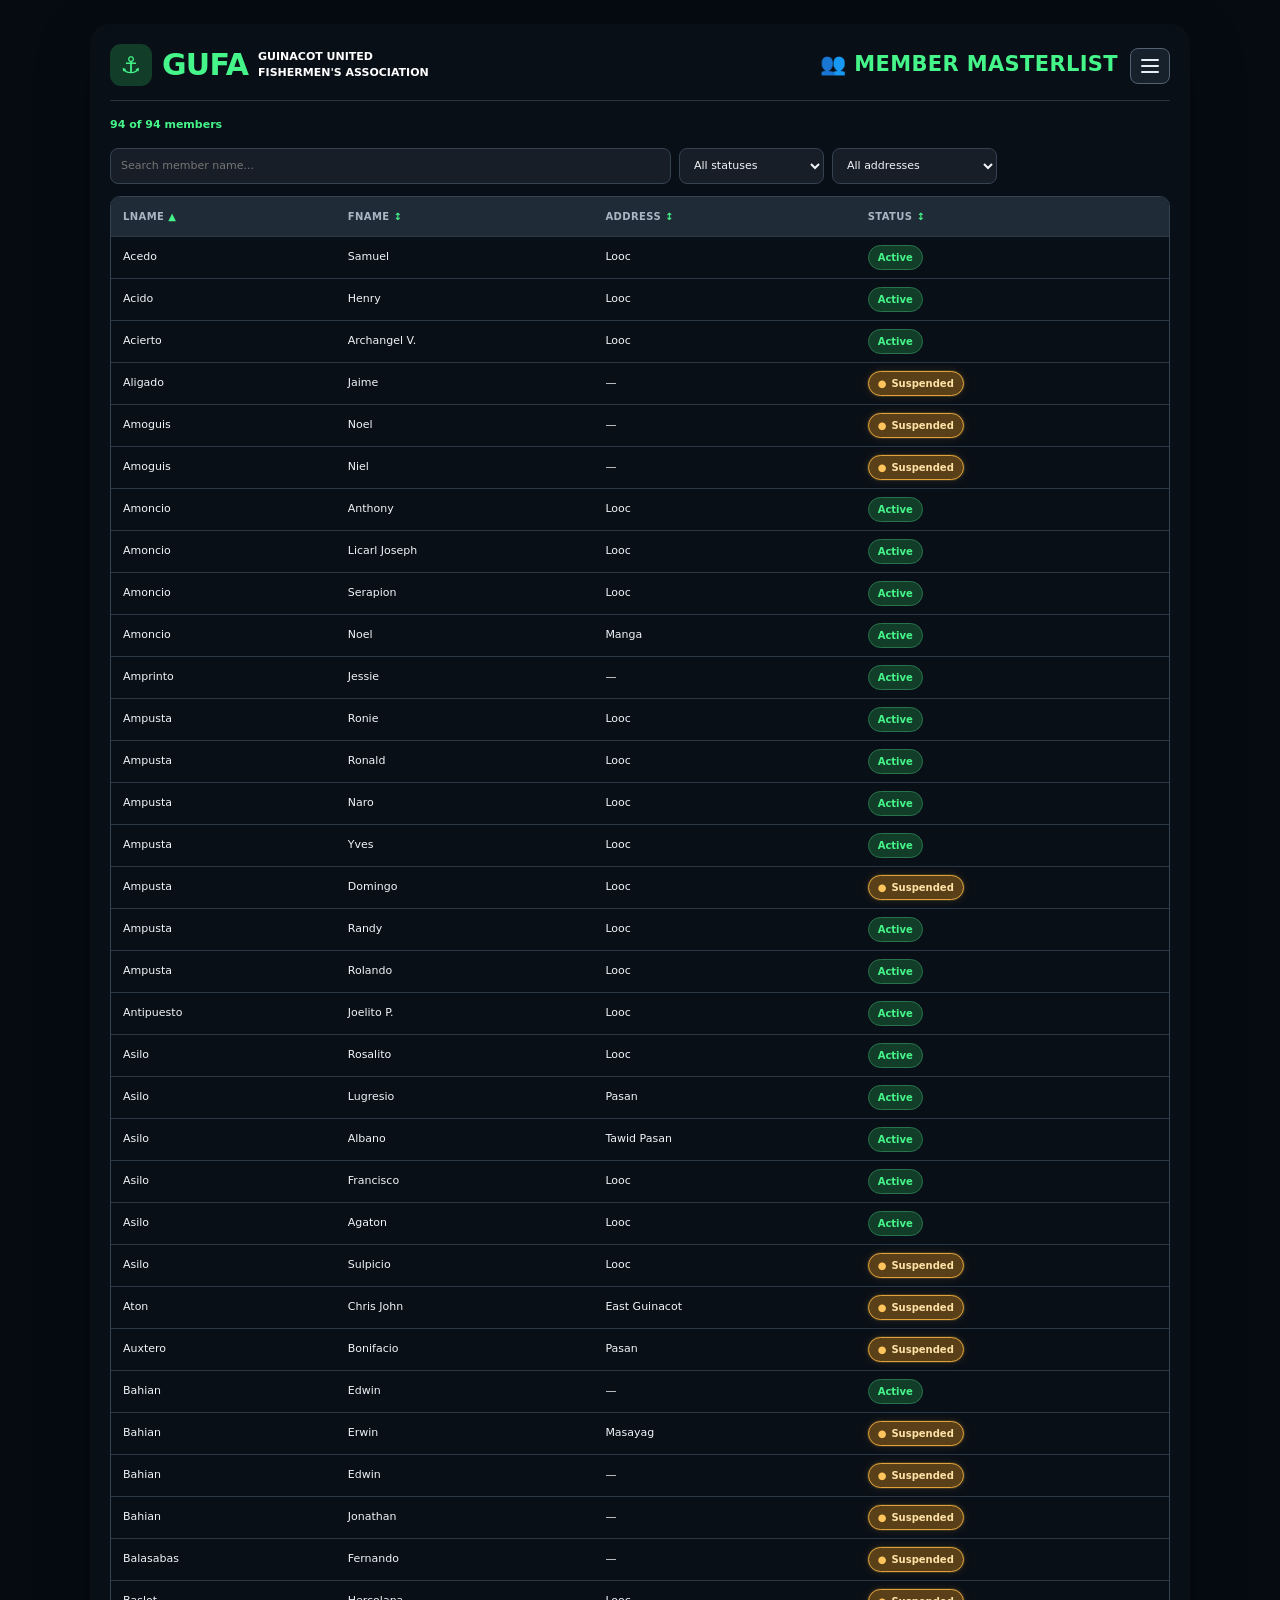
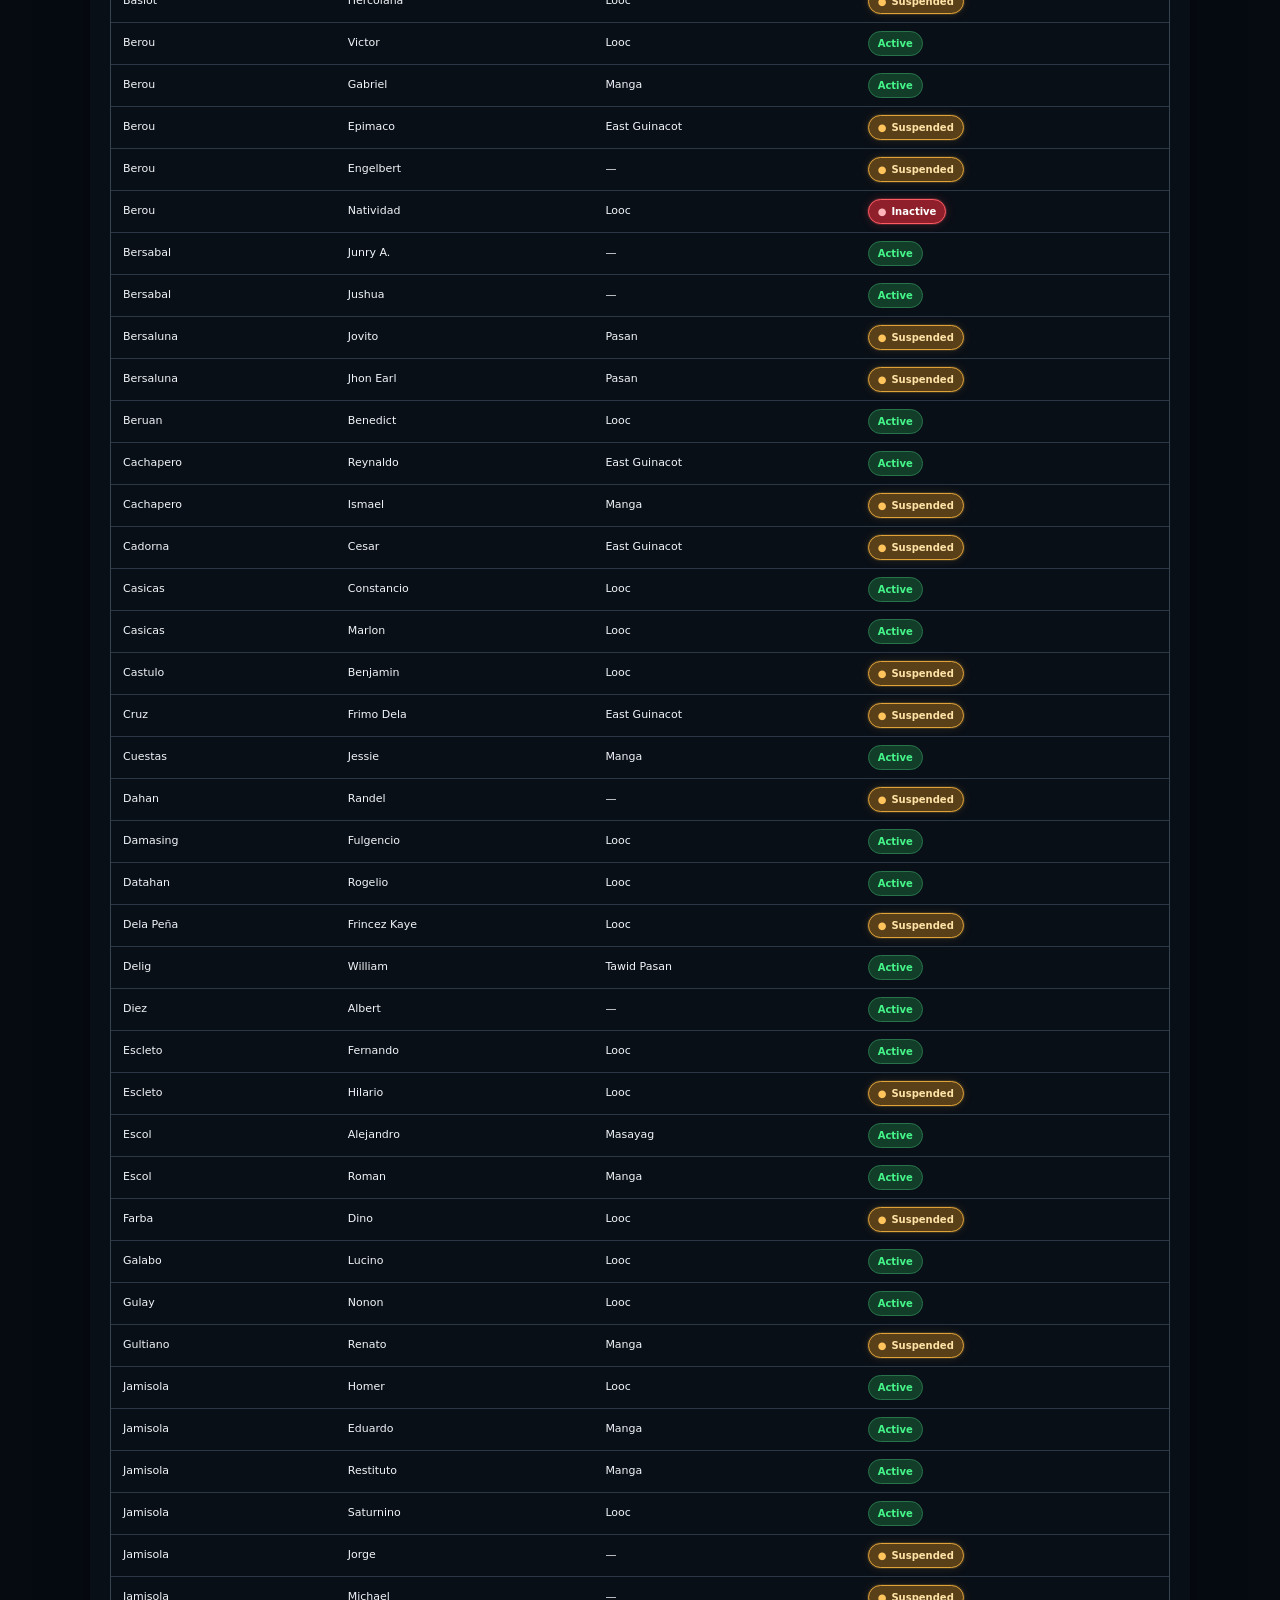
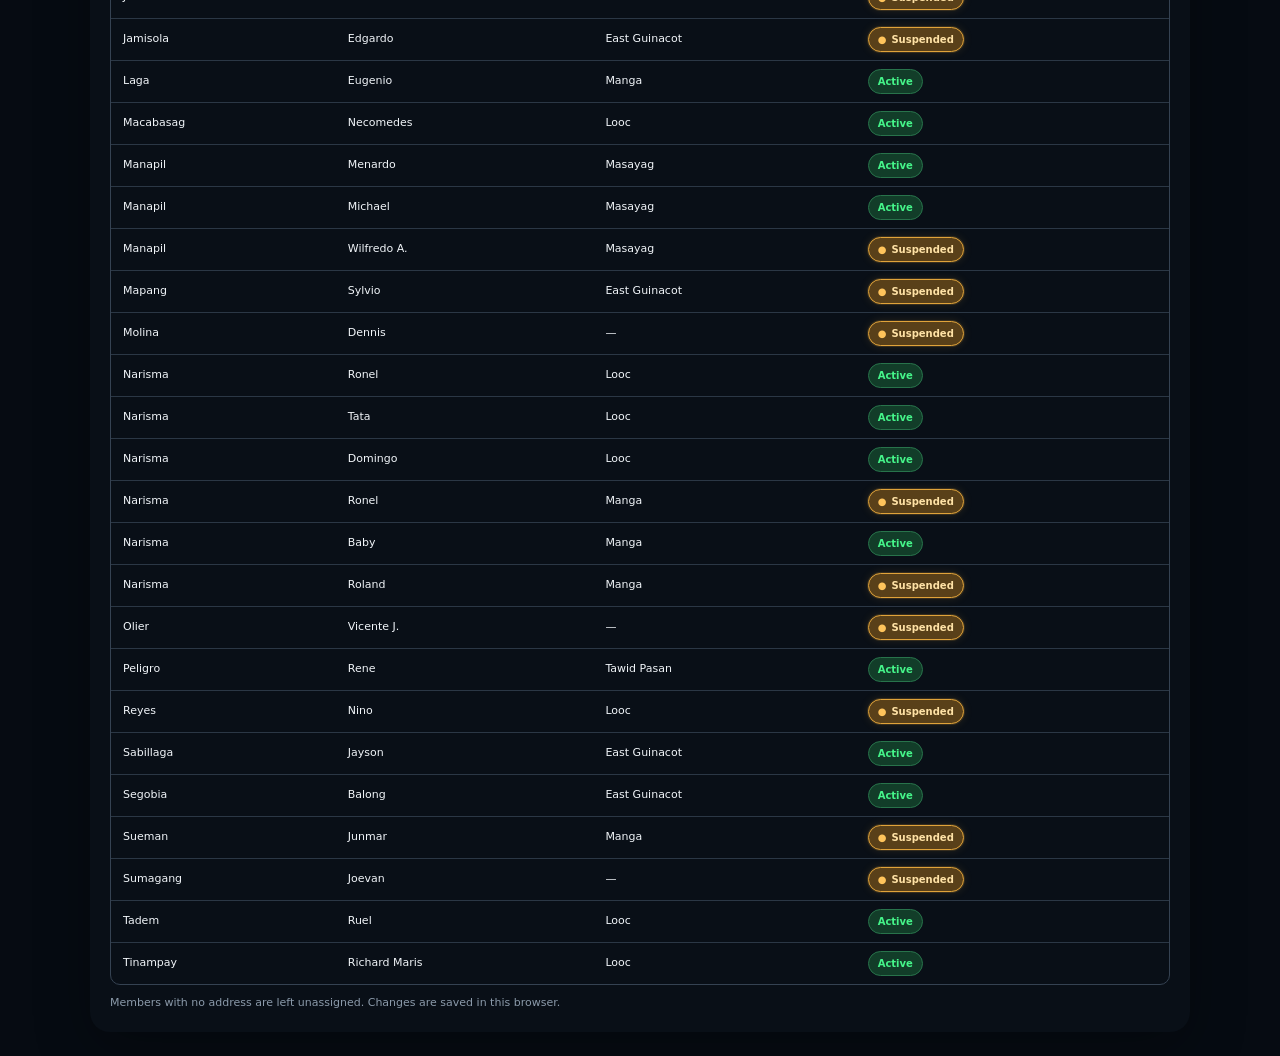
==== commit e27c05cd: "Added preview" ====
--- a/index.html
+++ b/index.html
@@ -4,6 +4,22 @@
   <meta charset="UTF-8" />
   <meta name="viewport" content="width=device-width, initial-scale=1.0" />
   <meta name="theme-color" content="#090f17" />
+  <meta name="description" content="GUFA — Guinacot United Fishermen's Association. Access the member masterlist, Bantay Schedule, and weekly attendance in one place." />
+  <meta property="og:type" content="website" />
+  <meta property="og:site_name" content="GUFA | Guinacot United Fishermen's Association" />
+  <meta property="og:title" content="GUFA | Guinacot United Fishermen's Association" />
+  <meta property="og:description" content="Member Masterlist, Bantay Schedule, and Attendance — the community hub of Guinacot United Fishermen's Association." />
+  <meta property="og:url" content="https://alpegulayni.github.io/Lambaklad/" />
+  <meta property="og:image" content="https://alpegulayni.github.io/Lambaklad/assets/gufa-social-preview.png" />
+  <meta property="og:image:secure_url" content="https://alpegulayni.github.io/Lambaklad/assets/gufa-social-preview.png" />
+  <meta property="og:image:type" content="image/png" />
+  <meta property="og:image:width" content="1200" />
+  <meta property="og:image:height" content="630" />
+  <meta property="og:image:alt" content="GUFA — Guinacot United Fishermen's Association with Member Masterlist, Bantay Schedule, and Attendance." />
+  <meta name="twitter:card" content="summary_large_image" />
+  <meta name="twitter:title" content="GUFA | Guinacot United Fishermen's Association" />
+  <meta name="twitter:description" content="Member Masterlist, Bantay Schedule, and Attendance in one place." />
+  <meta name="twitter:image" content="https://alpegulayni.github.io/Lambaklad/assets/gufa-social-preview.png" />
   <title>GUFA | Member Masterlist</title>
   <link href="https://cdn.jsdelivr.net/npm/bootstrap@5.3.3/dist/css/bootstrap.min.css" rel="stylesheet" crossorigin="anonymous" />
   <link rel="stylesheet" href="styles.css" />
@@ -42,7 +58,7 @@
           <option value="All">All statuses</option><option value="Active">Active</option><option value="Suspended">Suspended</option><option value="Inactive">Inactive</option>
         </select>
         <select id="member-address-filter" aria-label="Filter by address">
-          <option value="All">All addresses</option><option value="Looc">Looc</option><option value="Pasan">Pasan</option><option value="Manga">Manga</option><option value="East Guinacot">East Guinacot</option><option value="Unassigned">Unassigned</option>
+          <option value="All">All addresses</option><option value="Looc">Looc</option><option value="Pasan">Pasan</option><option value="Manga">Manga</option><option value="East Guinacot">East Guinacot</option><option value="Tawid Pasan">Tawid Pasan</option><option value="Unassigned">Unassigned</option>
         </select>
       </div>
       <div class="members-table-wrap">
--- a/styles.css
+++ b/styles.css
@@ -865,3 +865,50 @@
   line-height: 1;
   transform: none;
 }
+
+
+/* Keep the ellipsis navigation button anchored at the header's top-right.
+   It must not participate in the header's flex layout or create a second row. */
+.site-header.row {
+  position: relative;
+  padding-right: 52px;
+}
+.site-header .gufa-menu-nav {
+  position: absolute;
+  top: 0;
+  right: 0;
+  z-index: 50;
+  display: flex;
+  align-items: flex-start;
+  justify-content: flex-end;
+  width: auto;
+  min-height: 0;
+  margin: 0;
+  padding: 0;
+  border: 0;
+}
+.site-header .gufa-menu-nav .dropdown {
+  position: relative;
+}
+.site-header .gufa-menu-toggle {
+  display: inline-flex;
+  width: 40px;
+  height: 36px;
+  margin: 0;
+}
+.site-header .gufa-dropdown-menu {
+  right: 0;
+  left: auto;
+  margin-top: 6px !important;
+}
+@media (max-width: 767.98px) {
+  .site-header.row {
+    padding-right: 48px;
+  }
+  .site-header .gufa-menu-nav {
+    top: 0;
+    right: 0;
+    margin: 0;
+    padding: 0;
+  }
+}
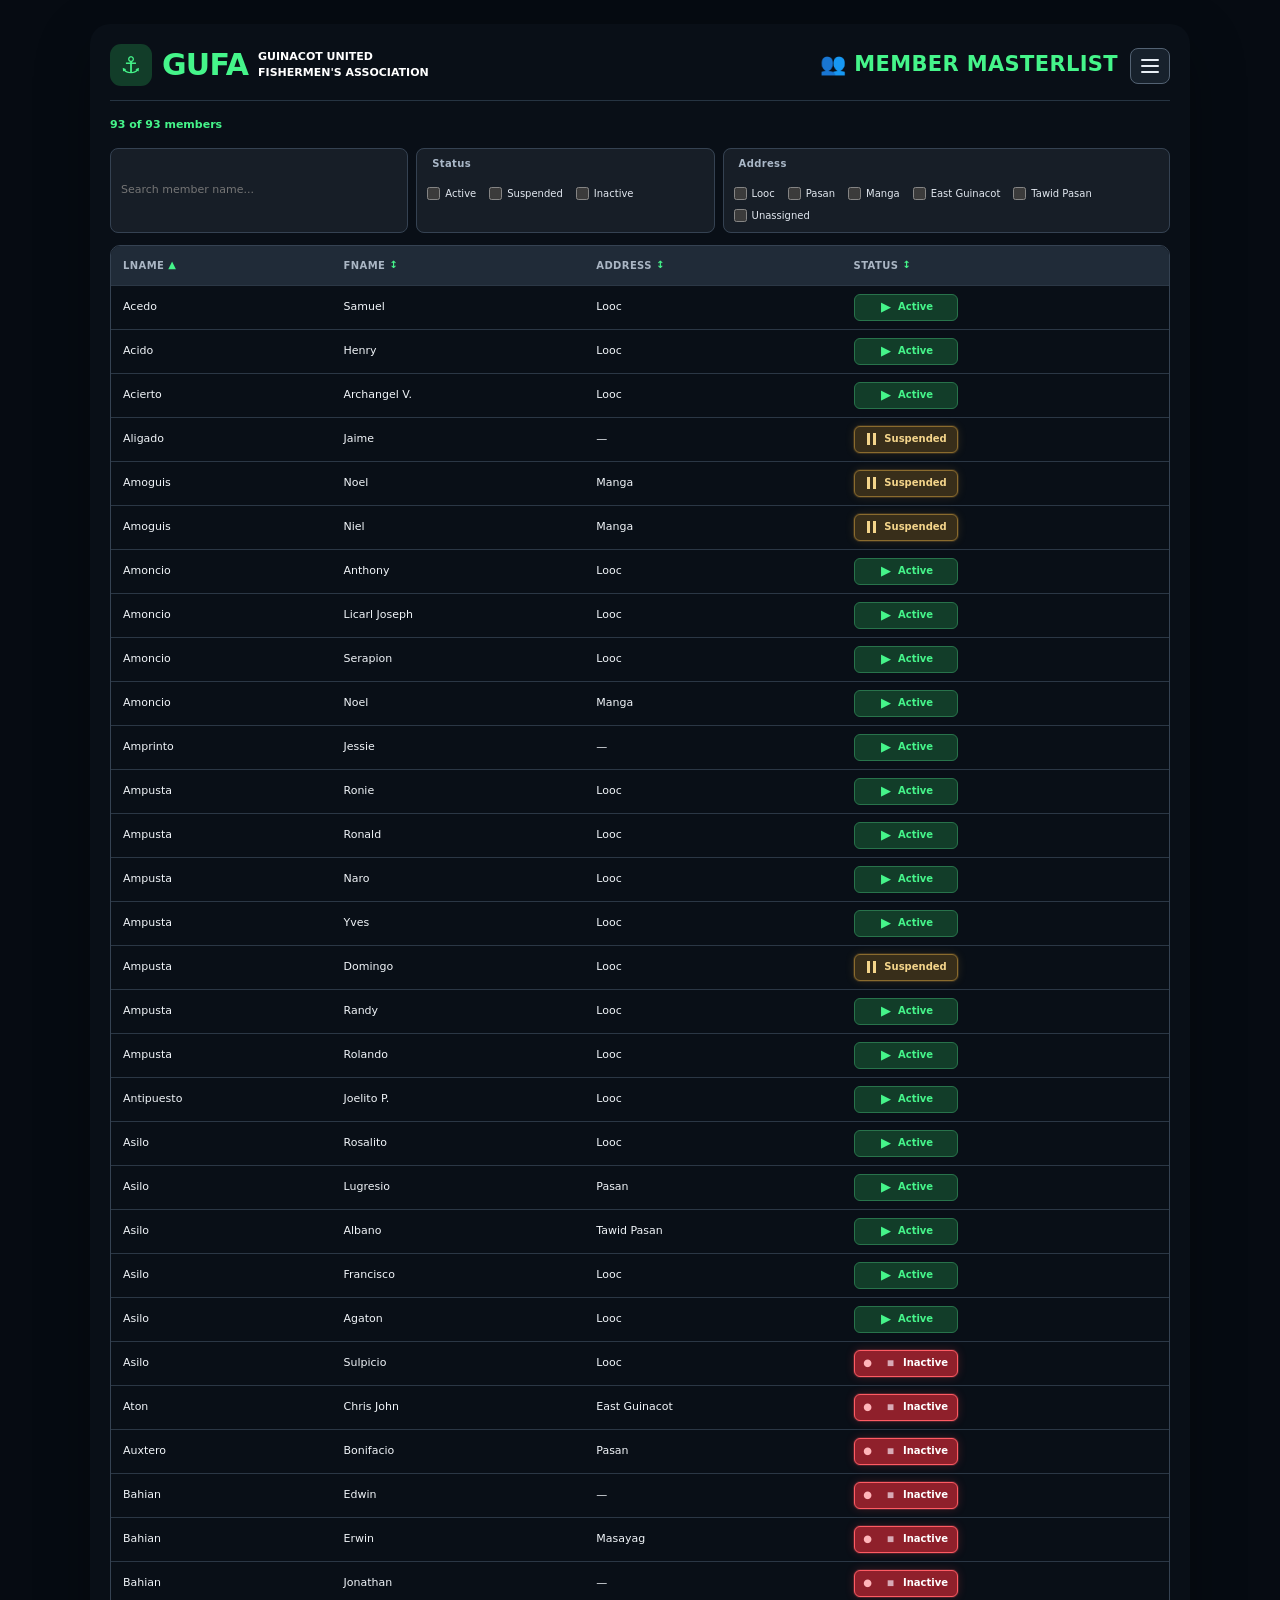
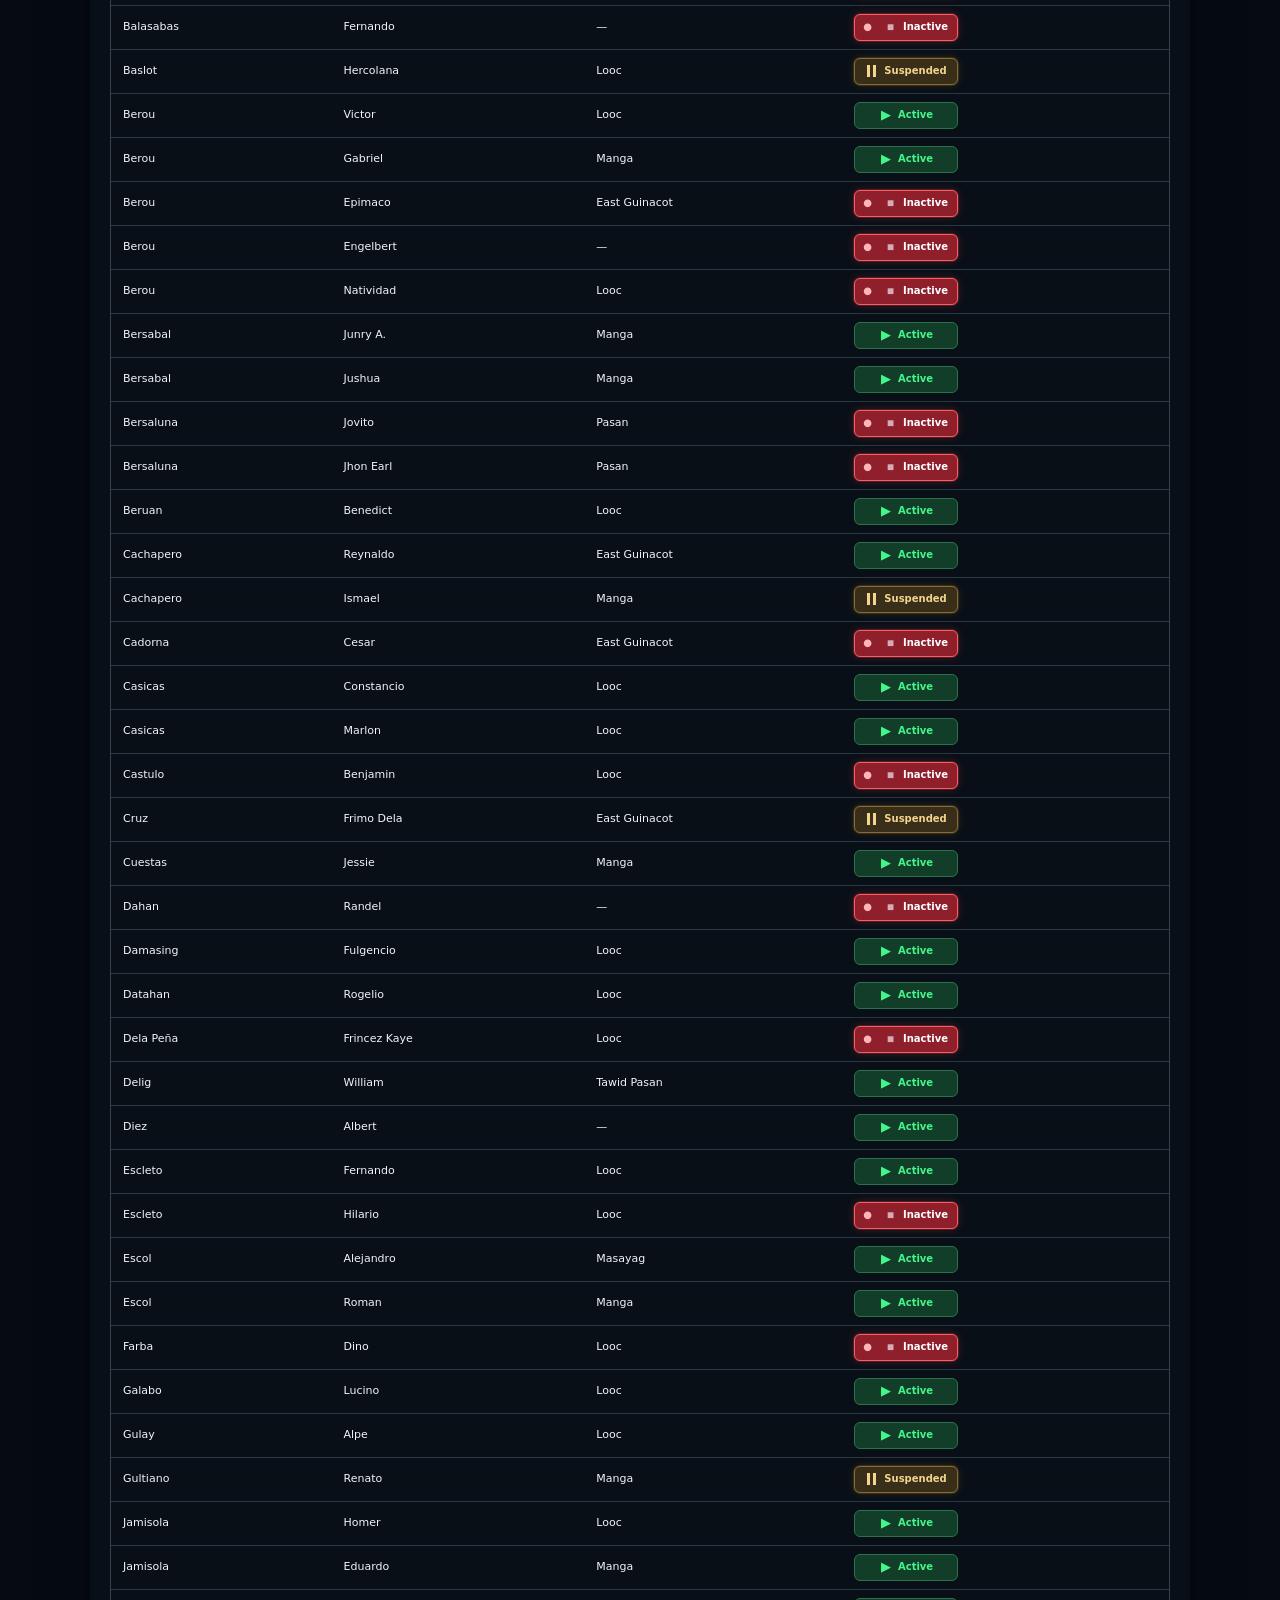
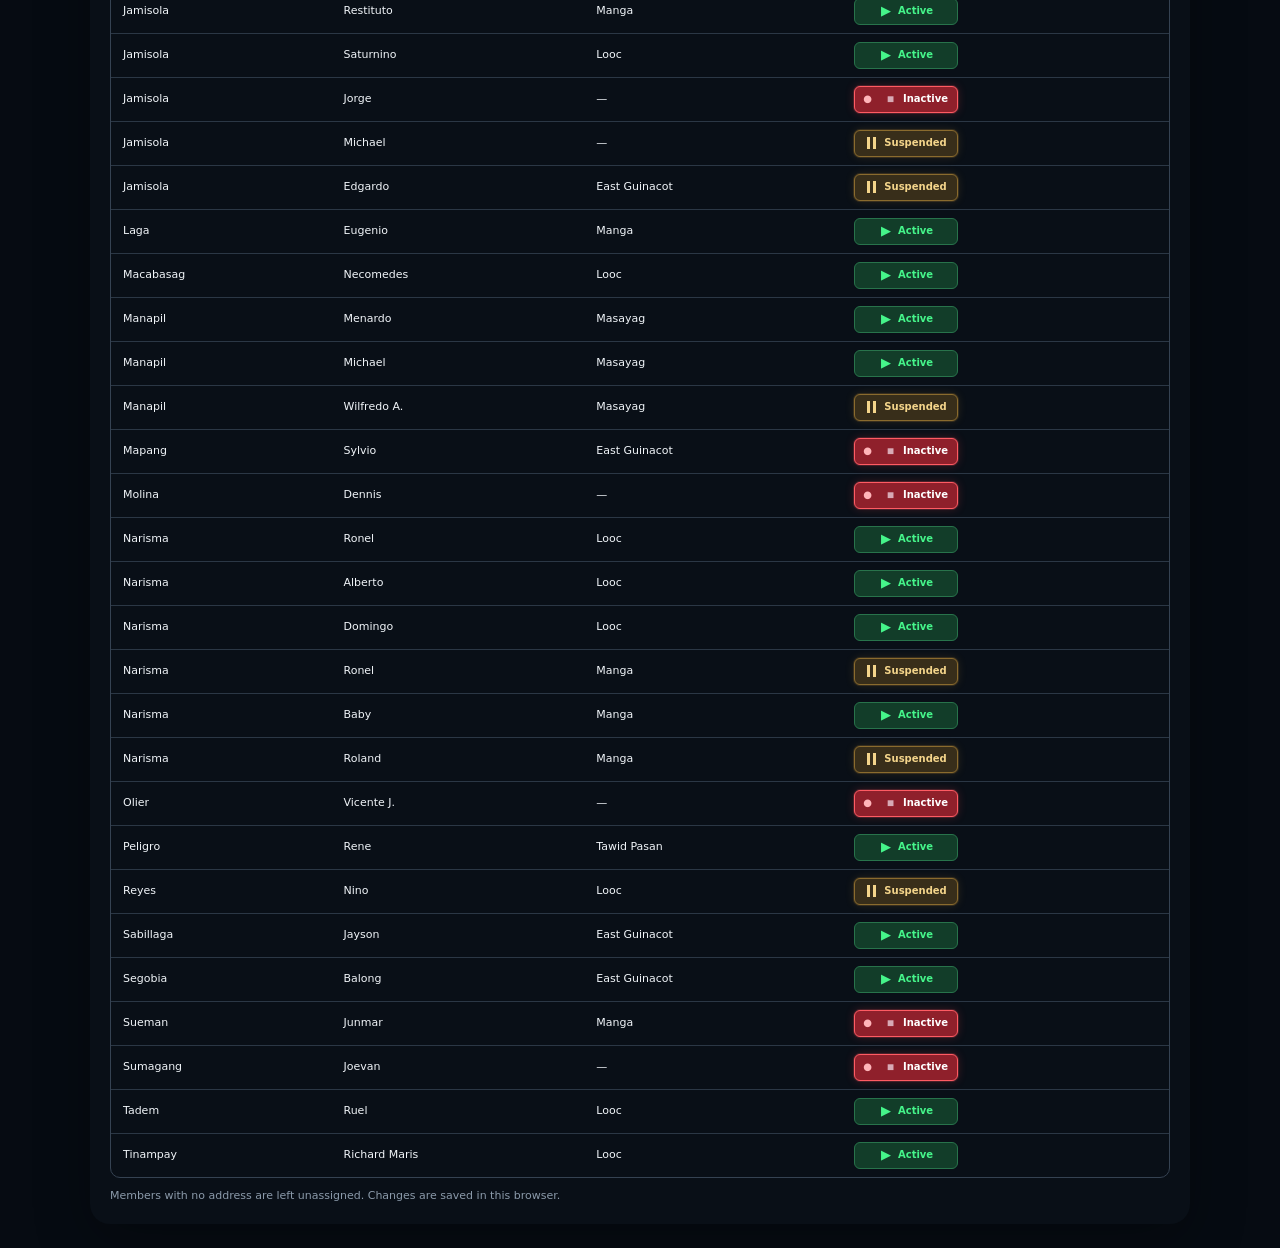
==== commit 32436671: "make the dropdown to checkbox" ====
--- a/index.html
+++ b/index.html
@@ -10,17 +10,17 @@
   <meta property="og:title" content="GUFA | Guinacot United Fishermen's Association" />
   <meta property="og:description" content="Member Masterlist, Bantay Schedule, and Attendance — the community hub of Guinacot United Fishermen's Association." />
   <meta property="og:url" content="https://alpegulayni.github.io/Lambaklad/" />
-  <meta property="og:image" content="https://alpegulayni.github.io/Lambaklad/assets/gufa-social-preview.png" />
-  <meta property="og:image:secure_url" content="https://alpegulayni.github.io/Lambaklad/assets/gufa-social-preview.png" />
-  <meta property="og:image:type" content="image/png" />
+  <meta property="og:image" content="https://alpegulayni.github.io/Lambaklad/assets/gufa-social-preview.jpg" />
+  <meta property="og:image:secure_url" content="https://alpegulayni.github.io/Lambaklad/assets/gufa-social-preview.jpg" />
+  <meta property="og:image:type" content="image/jpeg" />
   <meta property="og:image:width" content="1200" />
   <meta property="og:image:height" content="630" />
-  <meta property="og:image:alt" content="GUFA — Guinacot United Fishermen's Association with Member Masterlist, Bantay Schedule, and Attendance." />
+  <meta property="og:image:alt" content="GUFA — Guinacot United Fishermen's Association" />
   <meta name="twitter:card" content="summary_large_image" />
   <meta name="twitter:title" content="GUFA | Guinacot United Fishermen's Association" />
   <meta name="twitter:description" content="Member Masterlist, Bantay Schedule, and Attendance in one place." />
-  <meta name="twitter:image" content="https://alpegulayni.github.io/Lambaklad/assets/gufa-social-preview.png" />
-  <title>GUFA | Member Masterlist</title>
+  <meta name="twitter:image" content="https://alpegulayni.github.io/Lambaklad/assets/gufa-social-preview.jpg" />
+  <title>GUFA | Guinacot United Fishermen's Association</title>
   <link href="https://cdn.jsdelivr.net/npm/bootstrap@5.3.3/dist/css/bootstrap.min.css" rel="stylesheet" crossorigin="anonymous" />
   <link rel="stylesheet" href="styles.css" />
   <script src="data.js" defer></script>
@@ -54,12 +54,21 @@
       </div>
       <div class="members-filters">
         <input id="member-search" type="search" placeholder="Search member name..." aria-label="Search members">
-        <select id="member-status-filter" aria-label="Filter by status">
-          <option value="All">All statuses</option><option value="Active">Active</option><option value="Suspended">Suspended</option><option value="Inactive">Inactive</option>
-        </select>
-        <select id="member-address-filter" aria-label="Filter by address">
-          <option value="All">All addresses</option><option value="Looc">Looc</option><option value="Pasan">Pasan</option><option value="Manga">Manga</option><option value="East Guinacot">East Guinacot</option><option value="Tawid Pasan">Tawid Pasan</option><option value="Unassigned">Unassigned</option>
-        </select>
+        <fieldset class="member-filter-group" id="member-status-filter" aria-label="Filter by status">
+          <legend>Status</legend>
+          <label><input type="checkbox" value="Active"> Active</label>
+          <label><input type="checkbox" value="Suspended"> Suspended</label>
+          <label><input type="checkbox" value="Inactive"> Inactive</label>
+        </fieldset>
+        <fieldset class="member-filter-group" id="member-address-filter" aria-label="Filter by address">
+          <legend>Address</legend>
+          <label><input type="checkbox" value="Looc"> Looc</label>
+          <label><input type="checkbox" value="Pasan"> Pasan</label>
+          <label><input type="checkbox" value="Manga"> Manga</label>
+          <label><input type="checkbox" value="East Guinacot"> East Guinacot</label>
+          <label><input type="checkbox" value="Tawid Pasan"> Tawid Pasan</label>
+          <label><input type="checkbox" value="Unassigned"> Unassigned</label>
+        </fieldset>
       </div>
       <div class="members-table-wrap">
         <table class="members-table">
--- a/styles.css
+++ b/styles.css
@@ -912,3 +912,307 @@
     padding: 0;
   }
 }
+
+/* Attendance penalty column */
+.attendance-penalty { font-weight: 700; white-space: nowrap; color: #a12d2d; }
+
+/* Attendance table: clear identity, worked-day and penalty emphasis */
+.attendance-table { min-width: 1080px; }
+.attendance-table th { padding: 10px 8px; font-size: 10px; }
+.attendance-table td { height: 46px; padding: 7px 9px; font-size: 11px; }
+.attendance-table td.attendance-name-cell { min-width: 115px; text-align: left; font-weight: 650; color: #eaf1f8; }
+.attendance-table td.attendance-status-cell { min-width: 90px; }
+.attendance-status-badge { display:inline-flex; align-items:center; justify-content:center; min-width:68px; padding:5px 9px; border-radius:999px; font-size:9px; font-weight:800; letter-spacing:.25px; background:#334155; color:#e2e8f0; }
+.attendance-status-badge.status-active { background:rgba(22,163,74,.16); color:#4ade80; border:1px solid rgba(74,222,128,.28); }
+.attendance-status-badge.status-suspended { background:rgba(245,158,11,.14); color:#fbbf24; border:1px solid rgba(251,191,36,.28); }
+.attendance-status-badge.status-inactive { background:rgba(148,163,184,.14); color:#cbd5e1; border:1px solid rgba(203,213,225,.22); }
+.attendance-table td.attendance-worked { min-width:82px; }
+.attendance-worked-value { display:inline-flex; align-items:center; justify-content:center; min-width:38px; min-height:30px; padding:4px 10px; border-radius:9px; background:rgba(34,197,94,.14); border:1px solid rgba(74,222,128,.3); color:#4ade80; font-size:14px; font-weight:900; }
+.attendance-table td.attendance-penalty { min-width:125px; }
+.attendance-penalty-value { display:inline-flex; align-items:center; justify-content:center; min-width:88px; min-height:32px; padding:5px 12px; border-radius:9px; background:rgba(220,38,38,.16); border:1px solid rgba(248,113,113,.42); color:#fca5a5; font-size:13px; font-weight:900; letter-spacing:.2px; box-shadow:inset 0 1px 0 rgba(255,255,255,.04); }
+
+
+/* Compact attendance name columns with sortable Lname/Fname headers. */
+.attendance-table { min-width: 760px; }
+.attendance-table th { padding: 6px 5px; }
+.attendance-table td { padding: 4px 6px; }
+.attendance-table th:nth-child(1),
+.attendance-table td:nth-child(1) { min-width: 105px; width: 105px; }
+.attendance-table th:nth-child(2),
+.attendance-table td:nth-child(2) { min-width: 105px; width: 105px; }
+.attendance-table td.attendance-name-cell { min-width: 0; white-space: nowrap; }
+.attendance-table .column-sort { gap: 3px; font-size: 9px; }
+.attendance-table .sort-indicator { font-size: 9px; }
+
+
+/* Attendance: compact, fixed-width daily mark columns and clear present/absent icons. */
+.attendance-table th.attendance-date-header,
+.attendance-table td.attendance-check-cell {
+  box-sizing: border-box;
+  width: 34px !important;
+  min-width: 34px !important;
+  max-width: 34px !important;
+  padding-left: 1px !important;
+  padding-right: 1px !important;
+  text-align: center;
+  white-space: nowrap;
+}
+.attendance-table td.attendance-check-cell .attendance-check {
+  display: inline-flex;
+  align-items: center;
+  justify-content: center;
+  width: 14px;
+  min-width: 14px;
+  height: 14px;
+  min-height: 14px;
+  font-size: 10px !important;
+  line-height: 1;
+  font-weight: 800;
+}
+.attendance-table td.attendance-check-cell .attendance-check.is-present {
+  color: #57efa0;
+}
+.attendance-table td.attendance-check-cell .attendance-check:not(.is-present) {
+  color: #ff727c;
+}
+@media (max-width: 767.98px) {
+  .attendance-table th.attendance-date-header,
+  .attendance-table td.attendance-check-cell {
+    width: 24px !important;
+    min-width: 24px !important;
+    max-width: 24px !important;
+    padding-left: 0 !important;
+    padding-right: 0 !important;
+  }
+  .attendance-table td.attendance-check-cell .attendance-check {
+    width: 12px;
+    min-width: 12px;
+    height: 12px;
+    min-height: 12px;
+    font-size: 9px !important;
+  }
+}
+
+
+/* Attendance: compact summary columns and fully visible member names. */
+.attendance-table th:nth-last-child(2),
+.attendance-table td.attendance-worked {
+  width: 48px !important;
+  min-width: 48px !important;
+  max-width: 48px !important;
+  padding: 3px 2px !important;
+  text-align: center;
+  white-space: nowrap;
+}
+.attendance-table th:last-child,
+.attendance-table td.attendance-penalty {
+  width: 68px !important;
+  min-width: 68px !important;
+  max-width: 68px !important;
+  padding: 3px 3px !important;
+  text-align: center;
+  white-space: nowrap;
+}
+.attendance-table .attendance-worked-value,
+.attendance-table .attendance-penalty-value {
+  min-width: 0 !important;
+  min-height: 0 !important;
+  padding: 2px 3px !important;
+  border-radius: 5px !important;
+  font-size: 10px !important;
+  line-height: 1.2;
+}
+.attendance-table th:first-child,
+.attendance-table td.attendance-name-cell {
+  padding-left: 10px !important;
+}
+.attendance-table td.attendance-name-cell {
+  max-width: none !important;
+  overflow: visible !important;
+  text-overflow: clip !important;
+  white-space: nowrap !important;
+}
+
+
+/* Worked and Penalty: plain text only, with consistently aligned penalty figures. */
+.attendance-table td.attendance-worked,
+.attendance-table td.attendance-penalty {
+  background: transparent !important;
+  border: 0 !important;
+  box-shadow: none !important;
+}
+.attendance-table td.attendance-worked .attendance-worked-value,
+.attendance-table td.attendance-penalty .attendance-penalty-value,
+.attendance-table td.attendance-worked span,
+.attendance-table td.attendance-penalty span {
+  display: inline !important;
+  background: transparent !important;
+  border: 0 !important;
+  box-shadow: none !important;
+  border-radius: 0 !important;
+  padding: 0 !important;
+  min-width: 0 !important;
+  min-height: 0 !important;
+}
+.attendance-table td.attendance-penalty {
+  text-align: right !important;
+  font-variant-numeric: tabular-nums;
+  font-feature-settings: "tnum";
+  white-space: nowrap;
+  padding-right: 10px !important;
+}
+.attendance-table td.attendance-worked {
+  text-align: center !important;
+  white-space: nowrap;
+}
+
+
+/* Clickable attendance rows with a restrained, professional selected state. */
+.attendance-table tbody tr.attendance-selectable-row {
+  cursor: pointer;
+  transition: background-color 120ms ease, box-shadow 120ms ease;
+}
+.attendance-table tbody tr.attendance-selectable-row:hover {
+  background: rgba(90, 145, 210, 0.09) !important;
+}
+.attendance-table tbody tr.attendance-selectable-row.is-selected {
+  background: rgba(65, 130, 205, 0.17) !important;
+  box-shadow: inset 3px 0 0 #4b91d1, inset 0 1px 0 rgba(75, 145, 210, 0.35), inset 0 -1px 0 rgba(75, 145, 210, 0.35);
+}
+.attendance-table tbody tr.attendance-selectable-row.is-selected td {
+  background: transparent !important;
+}
+.attendance-table tbody tr.attendance-selectable-row:focus-visible {
+  outline: 2px solid #4b91d1;
+  outline-offset: -2px;
+}
+
+
+/* Attendance table header: square corners; Worked/Penalty rows separated subtly. */
+.attendance-table thead th,
+.attendance-table thead th:first-child,
+.attendance-table thead th:last-child {
+  border-radius: 0 !important;
+}
+.attendance-table tbody td.attendance-worked,
+.attendance-table tbody td.attendance-penalty {
+  border-bottom: 1px solid var(--border-color, rgba(128, 138, 150, 0.22)) !important;
+}
+.attendance-table tbody tr:last-child td.attendance-worked,
+.attendance-table tbody tr:last-child td.attendance-penalty {
+  border-bottom: 0 !important;
+}
+
+
+/* Attendance rows keep one consistent appearance regardless of member status filter. */
+.attendance-table tbody tr.attendance-suspended,
+.attendance-table tbody tr.attendance-inactive {
+  opacity: 1 !important;
+  background: transparent !important;
+}
+.attendance-table tbody tr.attendance-suspended td,
+.attendance-table tbody tr.attendance-inactive td {
+  opacity: 1 !important;
+}
+.attendance-table tbody tr.attendance-suspended .attendance-member strong,
+.attendance-table tbody tr.attendance-inactive .attendance-member strong {
+  color: inherit !important;
+}
+
+
+/* Member masterlist status icons and selected-row interaction */
+.member-status-label { gap:7px; }
+.member-status-icon {
+  display:inline-grid;
+  place-items:center;
+  width:13px;
+  height:13px;
+  font-size:11px;
+  line-height:1;
+  font-weight:900;
+}
+.member-status-label.active .member-status-icon { color:#45f58a; }
+.member-status-label.suspended { border-color:#8a6b2e; color:#f4d58b; background:#382e1a; }
+.member-status-label.suspended .member-status-icon { color:#f4d58b; }
+.member-status-label.inactive .member-status-icon { color:#d8aab5; }
+.members-table tbody .member-data-row { cursor:pointer; transition:background-color .15s ease, box-shadow .15s ease; }
+.members-table tbody .member-data-row:hover { background:#1b2b3b; }
+.members-table tbody .member-data-row.is-selected { background:#173653; box-shadow:inset 3px 0 0 #45a7ff; }
+.members-table tbody .member-data-row.is-selected td { color:#fff; }
+.members-table tbody .member-data-row:focus-visible { outline:2px solid #45a7ff; outline-offset:-2px; }
+
+
+/* Consistent status badges and clean status glyphs */
+.member-status-label {
+  box-sizing: border-box;
+  display: inline-flex;
+  align-items: center;
+  justify-content: center;
+  gap: 6px;
+  width: 104px;
+  min-width: 104px;
+  height: 27px;
+  min-height: 27px;
+  padding: 0 8px;
+  border: 1px solid #3b4a5a;
+  border-radius: 6px;
+  font-size: 10px;
+  line-height: 1;
+  font-weight: 800;
+  white-space: nowrap;
+}
+.member-status-icon {
+  display: inline-flex;
+  align-items: center;
+  justify-content: center;
+  flex: 0 0 14px;
+  width: 14px;
+  height: 14px;
+  font-family: Arial, sans-serif;
+  font-size: 12px;
+  line-height: 14px;
+  font-weight: 900;
+  letter-spacing: -1px;
+}
+.member-status-label.suspended .member-status-icon {
+  font-size: 13px;
+  letter-spacing: -2px;
+}
+.member-status-label.active,
+.member-status-label.suspended,
+.member-status-label.inactive {
+  width: 104px;
+  height: 27px;
+}
+
+/* Multi-select member filters */
+.members-filters { grid-template-columns:minmax(180px,1fr) minmax(230px,1fr) minmax(300px,1.5fr); align-items:stretch; }
+.member-filter-group { min-width:0; margin:0; padding:7px 10px 9px; border:1px solid #354252; border-radius:8px; background:#171e27; color:#e2e8f0; display:flex; flex-wrap:wrap; align-content:flex-start; gap:7px 13px; }
+.member-filter-group legend { padding:0 5px; color:#aab8c8; font-size:10px; font-weight:800; letter-spacing:.35px; }
+.member-filter-group label { display:inline-flex; align-items:center; gap:5px; margin:0; color:#e2e8f0; font-size:10px; white-space:nowrap; cursor:pointer; }
+.member-filter-group input[type="checkbox"] { width:13px; height:13px; margin:0; accent-color:#38bdf8; cursor:pointer; }
+@media (max-width: 900px) { .members-filters { grid-template-columns:1fr 1fr; } .members-filters input[type="search"] { grid-column:1 / -1; } }
+@media (max-width: 560px) { .members-filters { grid-template-columns:1fr; } }
+
+/* Explicitly suppress the legacy suspended-status dot. */
+.member-status-label.suspended::before { content: "" !important; display: none !important; }
+
+/* Suspended icon: two plain vertical pause bars, drawn with CSS (no serif/cap lines). */
+.member-status-icon.suspended-bars {
+  display: inline-flex;
+  align-items: center;
+  justify-content: center;
+  gap: 3px;
+  width: 12px;
+  height: 14px;
+  font-size: 0;
+  line-height: 0;
+}
+.member-status-icon.suspended-bars span {
+  display: block;
+  width: 3px;
+  height: 12px;
+  background: currentColor;
+  border: 0;
+  border-radius: 0;
+}
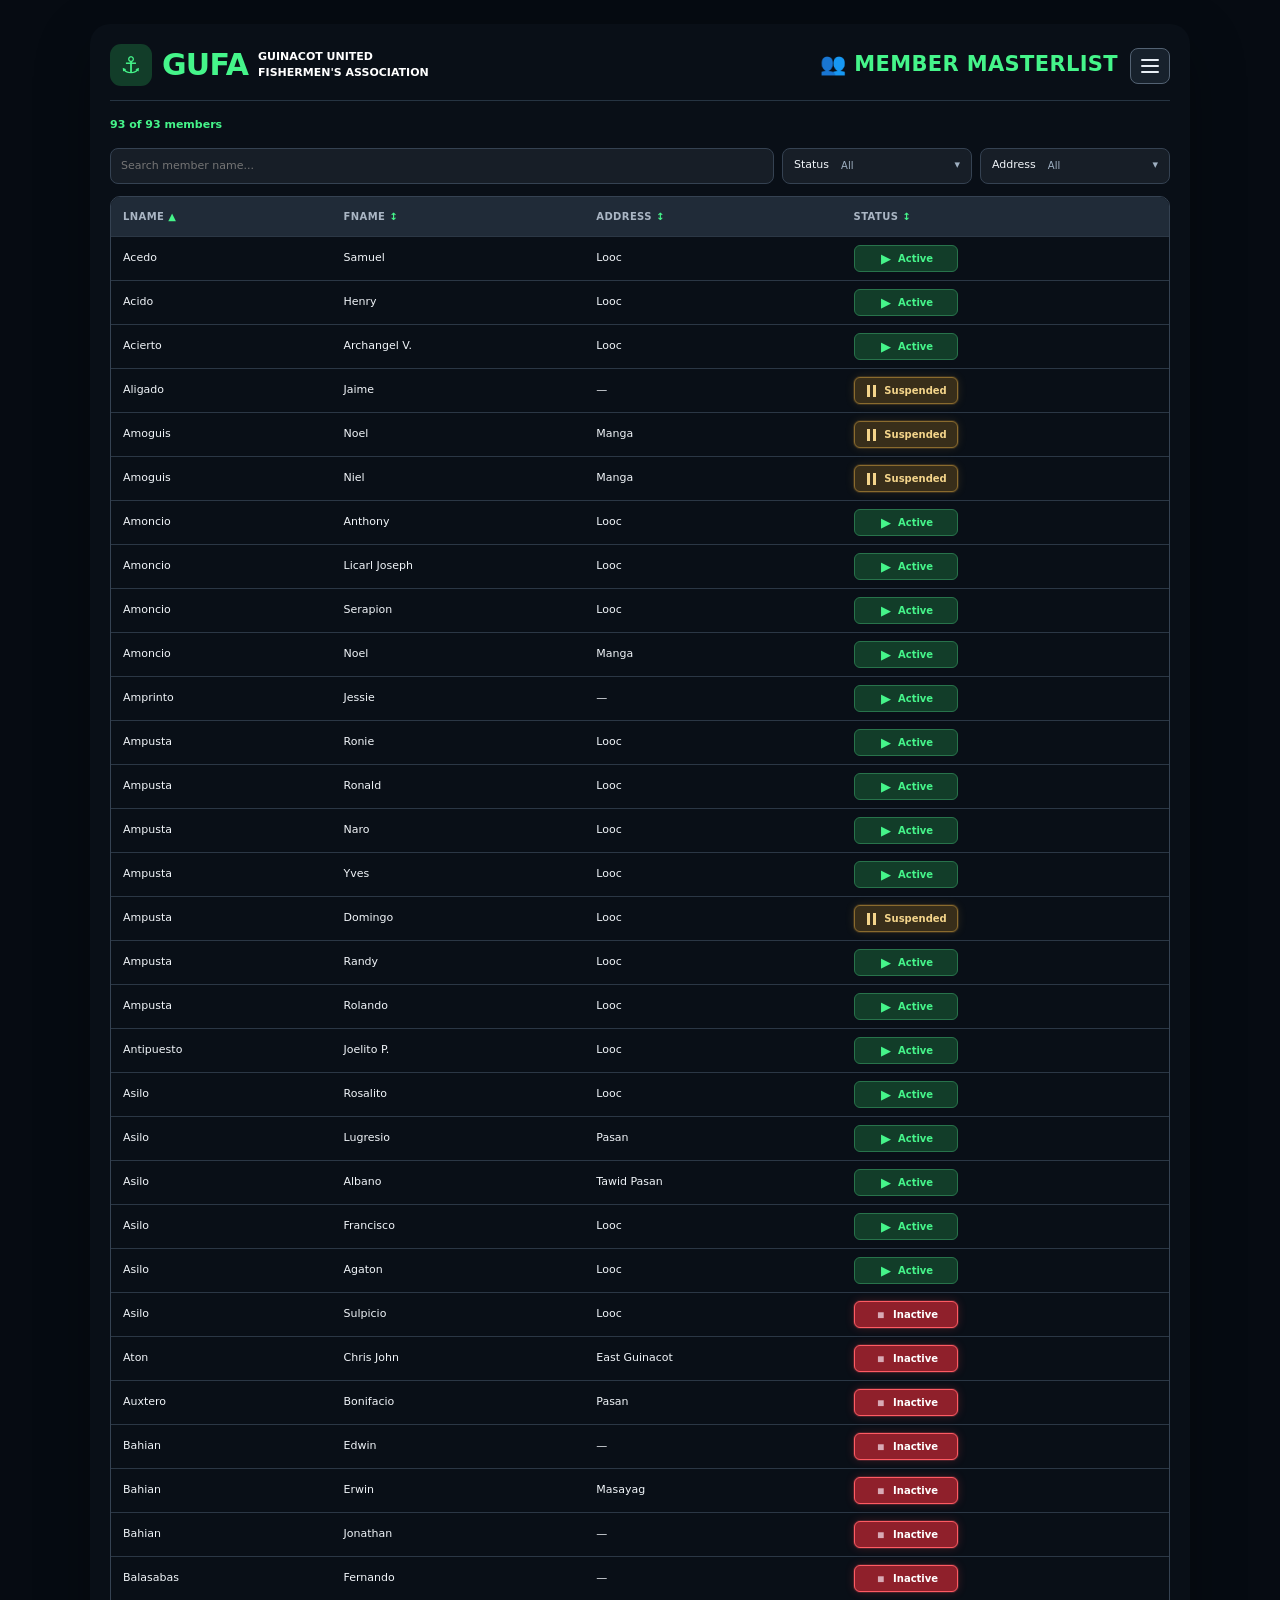
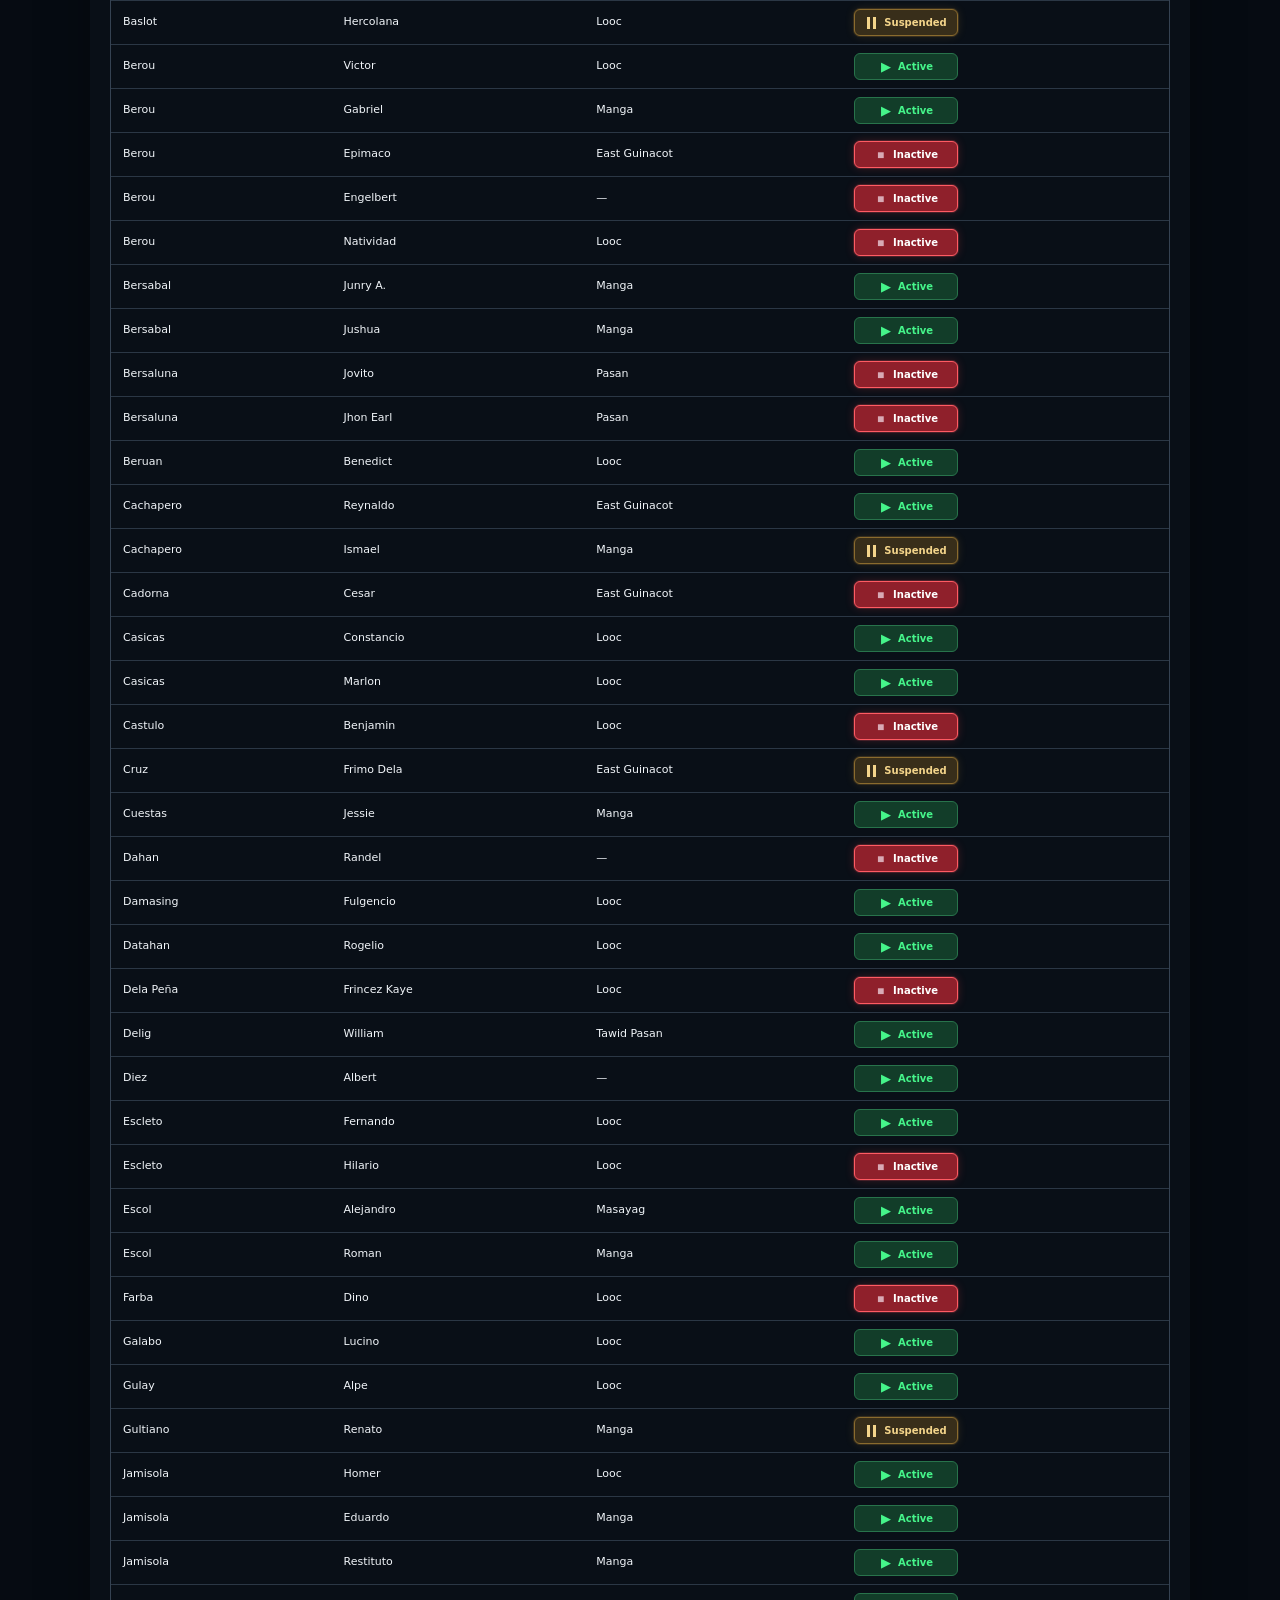
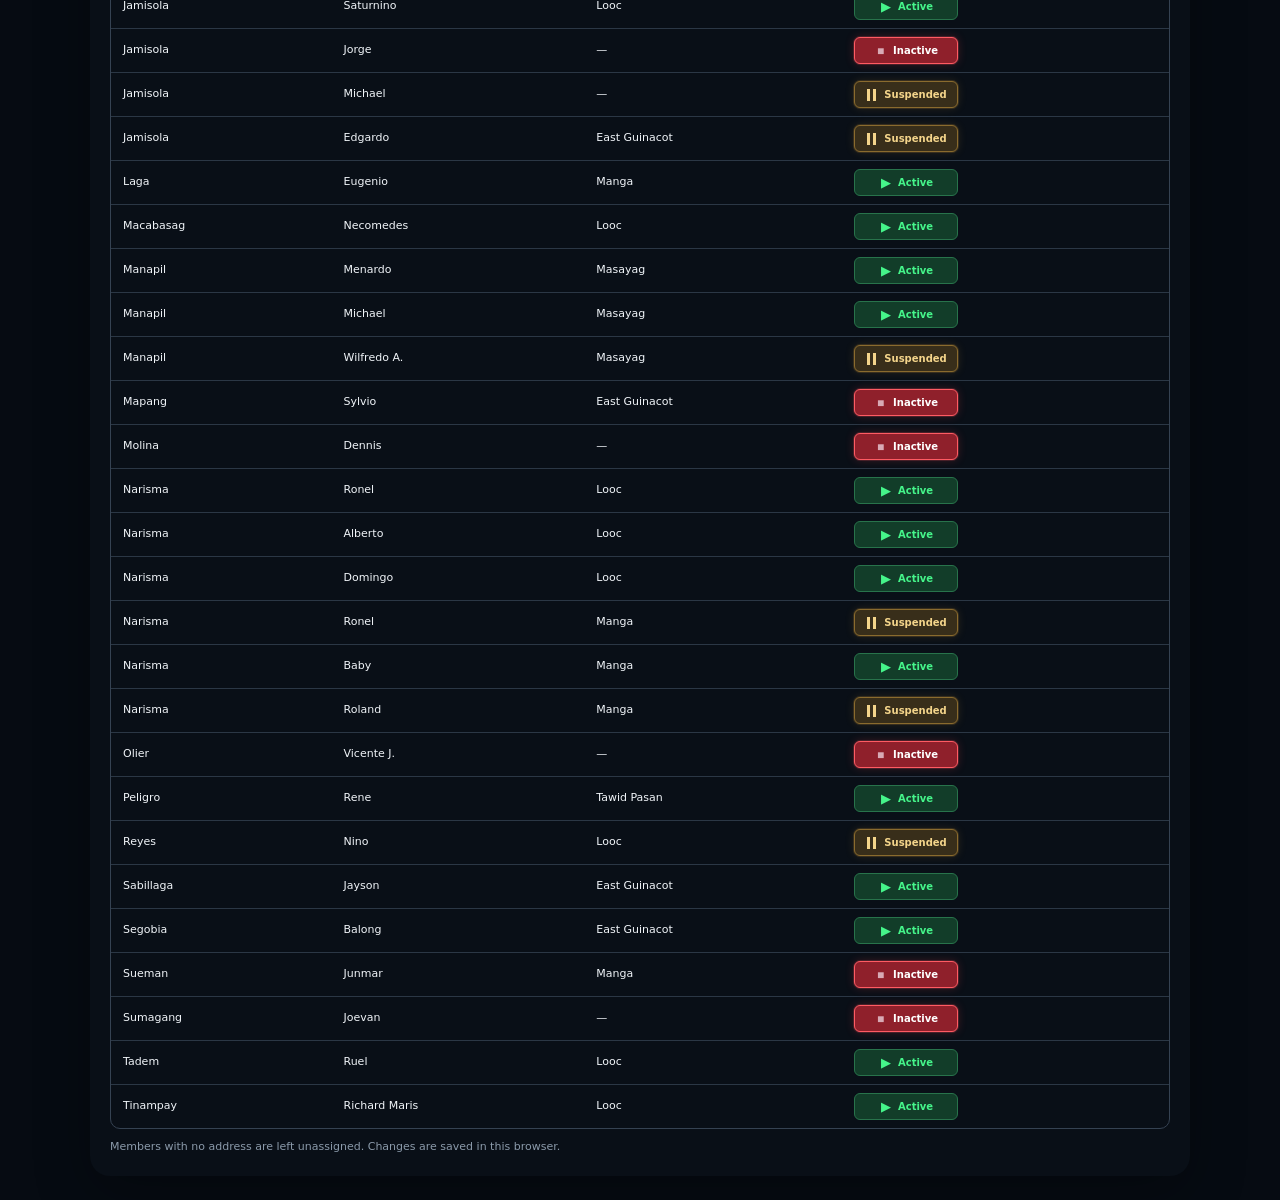
==== commit c9a1e2ad: "fix dot issue" ====
--- a/index.html
+++ b/index.html
@@ -54,21 +54,27 @@
       </div>
       <div class="members-filters">
         <input id="member-search" type="search" placeholder="Search member name..." aria-label="Search members">
-        <fieldset class="member-filter-group" id="member-status-filter" aria-label="Filter by status">
-          <legend>Status</legend>
-          <label><input type="checkbox" value="Active"> Active</label>
-          <label><input type="checkbox" value="Suspended"> Suspended</label>
-          <label><input type="checkbox" value="Inactive"> Inactive</label>
-        </fieldset>
-        <fieldset class="member-filter-group" id="member-address-filter" aria-label="Filter by address">
-          <legend>Address</legend>
-          <label><input type="checkbox" value="Looc"> Looc</label>
-          <label><input type="checkbox" value="Pasan"> Pasan</label>
-          <label><input type="checkbox" value="Manga"> Manga</label>
-          <label><input type="checkbox" value="East Guinacot"> East Guinacot</label>
-          <label><input type="checkbox" value="Tawid Pasan"> Tawid Pasan</label>
-          <label><input type="checkbox" value="Unassigned"> Unassigned</label>
-        </fieldset>
+        <details class="member-filter-dropdown" id="member-status-filter">
+          <summary><span>Status</span><span class="filter-selection-count">All</span></summary>
+          <div class="member-filter-panel">
+            <div class="filter-panel-actions"><button type="button" data-filter-action="all">Select all</button><button type="button" data-filter-action="none">Deselect all</button></div>
+            <label><input type="checkbox" value="Active"> Active</label>
+            <label><input type="checkbox" value="Suspended"> Suspended</label>
+            <label><input type="checkbox" value="Inactive"> Inactive</label>
+          </div>
+        </details>
+        <details class="member-filter-dropdown" id="member-address-filter">
+          <summary><span>Address</span><span class="filter-selection-count">All</span></summary>
+          <div class="member-filter-panel">
+            <div class="filter-panel-actions"><button type="button" data-filter-action="all">Select all</button><button type="button" data-filter-action="none">Deselect all</button></div>
+            <label><input type="checkbox" value="Looc"> Looc</label>
+            <label><input type="checkbox" value="Pasan"> Pasan</label>
+            <label><input type="checkbox" value="Manga"> Manga</label>
+            <label><input type="checkbox" value="East Guinacot"> East Guinacot</label>
+            <label><input type="checkbox" value="Tawid Pasan"> Tawid Pasan</label>
+            <label><input type="checkbox" value="Unassigned"> Unassigned</label>
+          </div>
+        </details>
       </div>
       <div class="members-table-wrap">
         <table class="members-table">
--- a/styles.css
+++ b/styles.css
@@ -1216,3 +1216,32 @@
   border: 0;
   border-radius: 0;
 }
+
+/* Inactive status uses its square icon only; remove the legacy decorative dot. */
+.member-status-label.inactive::before { content: none !important; display: none !important; }
+
+/* Compact checkbox filter dropdowns */
+.members-filters { grid-template-columns:minmax(190px,1fr) 190px 190px; align-items:start; }
+.member-filter-dropdown { position:relative; min-width:0; color:#e2e8f0; font-size:11px; }
+.member-filter-dropdown > summary {
+  list-style:none; display:flex; align-items:center; justify-content:space-between; gap:12px;
+  min-height:36px; padding:8px 11px; border:1px solid #354252; border-radius:8px;
+  background:#171e27; color:#f1f5f9; cursor:pointer; user-select:none;
+}
+.member-filter-dropdown > summary::-webkit-details-marker { display:none; }
+.member-filter-dropdown > summary::after { content:"▾"; color:#9fb0c2; margin-left:auto; }
+.member-filter-dropdown[open] > summary { border-color:#38bdf8; border-bottom-left-radius:0; border-bottom-right-radius:0; }
+.filter-selection-count { color:#9fb0c2; font-size:10px; }
+.member-filter-panel {
+  position:absolute; z-index:20; top:100%; left:0; right:0; padding:9px 11px 11px;
+  border:1px solid #354252; border-top:0; border-radius:0 0 8px 8px;
+  background:#171e27; box-shadow:0 10px 24px rgba(0,0,0,.35);
+  display:grid; gap:9px; max-height:260px; overflow-y:auto;
+}
+.member-filter-panel label { display:flex; align-items:center; gap:7px; margin:0; color:#e2e8f0; font-size:11px; cursor:pointer; }
+.member-filter-panel input[type="checkbox"] { width:14px; height:14px; margin:0; accent-color:#38bdf8; }
+.filter-panel-actions { display:flex; gap:7px; padding-bottom:7px; border-bottom:1px solid #354252; }
+.filter-panel-actions button { padding:4px 7px; border:1px solid #46576b; border-radius:5px; background:#202d3b; color:#dce8f5; font-size:10px; cursor:pointer; }
+.filter-panel-actions button:hover { background:#2a4055; }
+@media (max-width:900px) { .members-filters { grid-template-columns:1fr 1fr; } .members-filters input[type="search"] { grid-column:1 / -1; } }
+@media (max-width:560px) { .members-filters { grid-template-columns:1fr 1fr; } }
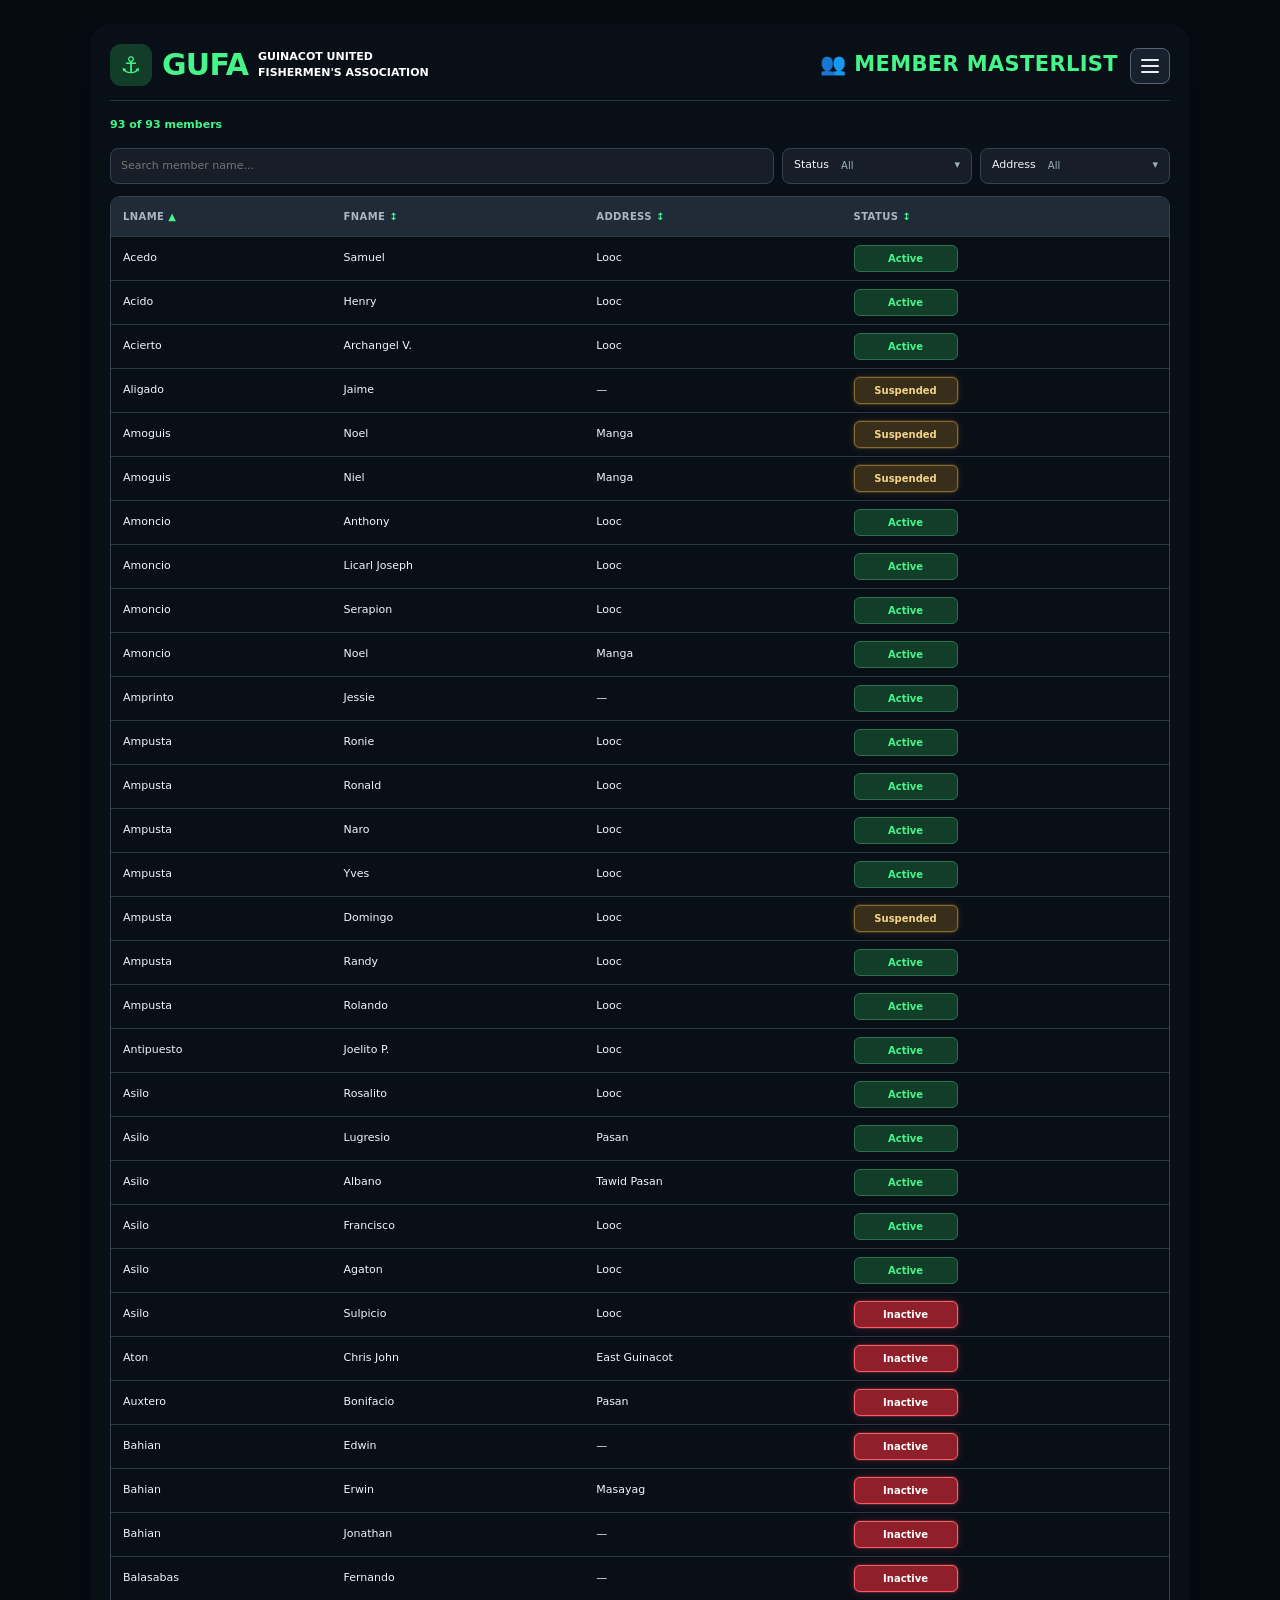
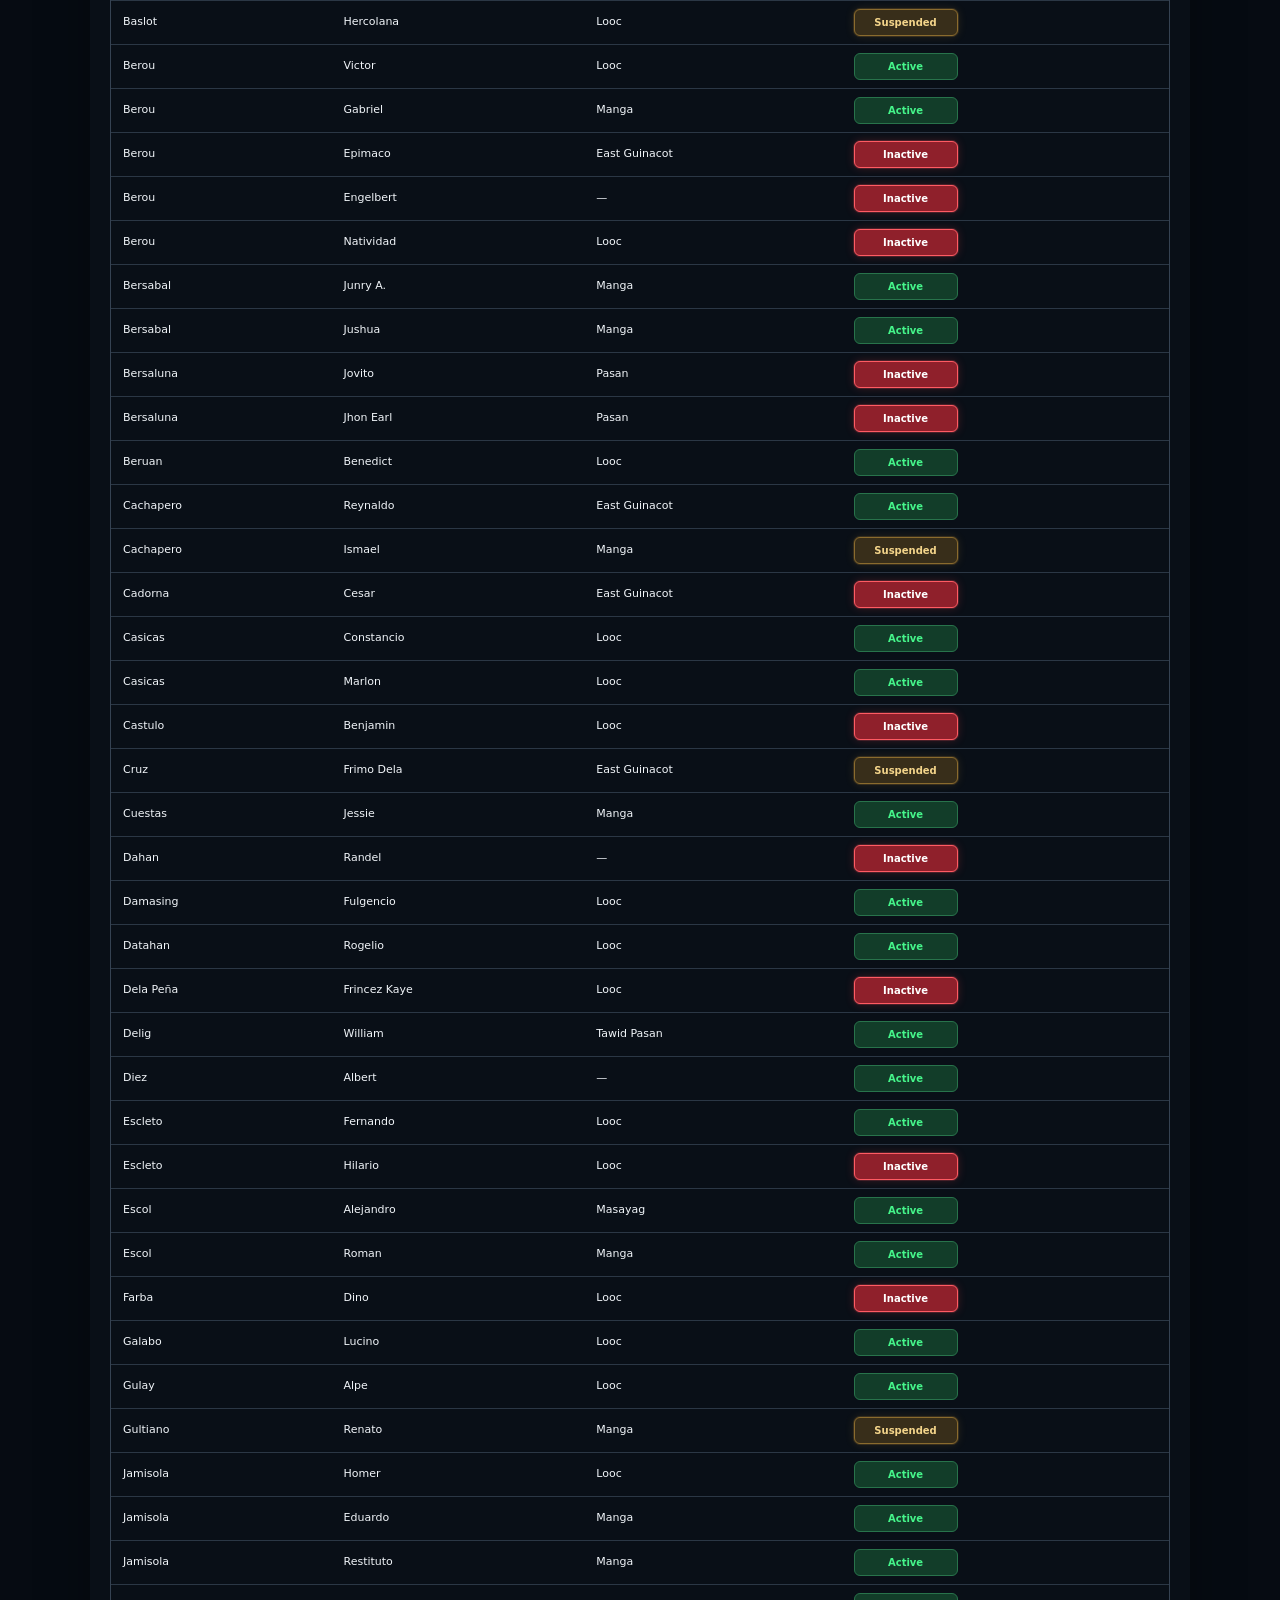
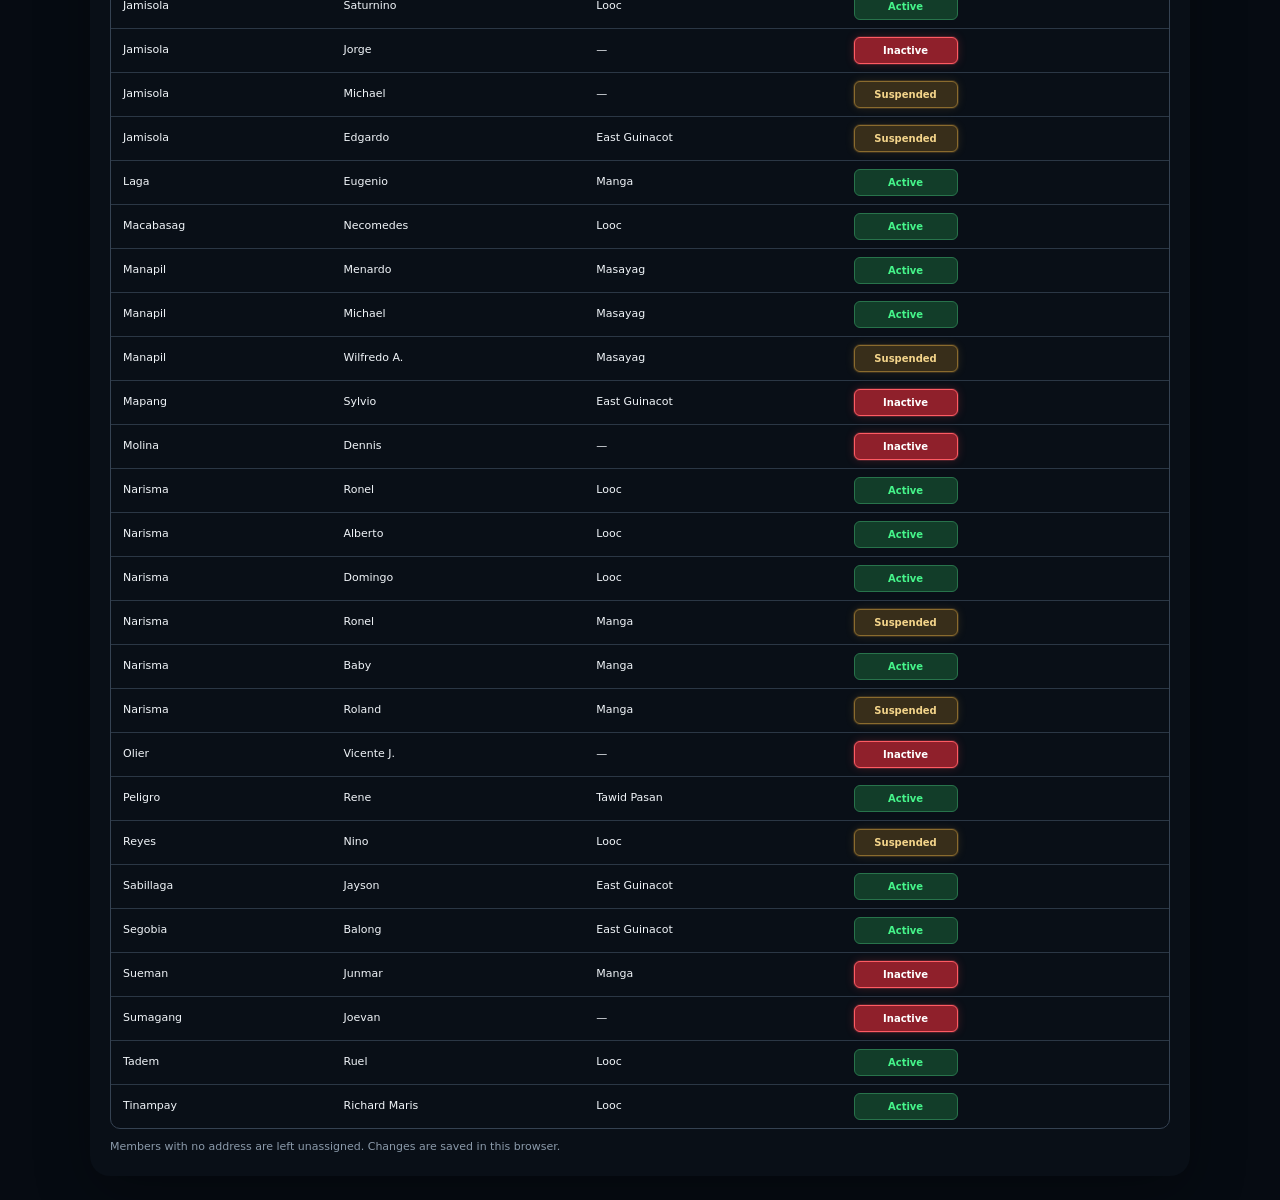
==== commit cfd58c8d: "Remove the icons on status" ====
--- a/index.html
+++ b/index.html
@@ -57,7 +57,7 @@
         <details class="member-filter-dropdown" id="member-status-filter">
           <summary><span>Status</span><span class="filter-selection-count">All</span></summary>
           <div class="member-filter-panel">
-            <div class="filter-panel-actions"><button type="button" data-filter-action="all">Select all</button><button type="button" data-filter-action="none">Deselect all</button></div>
+            <div class="filter-panel-actions"><button type="button" data-filter-action="toggle">Select all</button></div>
             <label><input type="checkbox" value="Active"> Active</label>
             <label><input type="checkbox" value="Suspended"> Suspended</label>
             <label><input type="checkbox" value="Inactive"> Inactive</label>
@@ -66,7 +66,7 @@
         <details class="member-filter-dropdown" id="member-address-filter">
           <summary><span>Address</span><span class="filter-selection-count">All</span></summary>
           <div class="member-filter-panel">
-            <div class="filter-panel-actions"><button type="button" data-filter-action="all">Select all</button><button type="button" data-filter-action="none">Deselect all</button></div>
+            <div class="filter-panel-actions"><button type="button" data-filter-action="toggle">Select all</button></div>
             <label><input type="checkbox" value="Looc"> Looc</label>
             <label><input type="checkbox" value="Pasan"> Pasan</label>
             <label><input type="checkbox" value="Manga"> Manga</label>
--- a/styles.css
+++ b/styles.css
@@ -1245,3 +1245,7 @@
 .filter-panel-actions button:hover { background:#2a4055; }
 @media (max-width:900px) { .members-filters { grid-template-columns:1fr 1fr; } .members-filters input[type="search"] { grid-column:1 / -1; } }
 @media (max-width:560px) { .members-filters { grid-template-columns:1fr 1fr; } }
+
+/* Status is text-only: no play, pause, stop, dot, or decorative glyphs. */
+.member-status-label { gap:0 !important; }
+.member-status-icon { display:none !important; }
